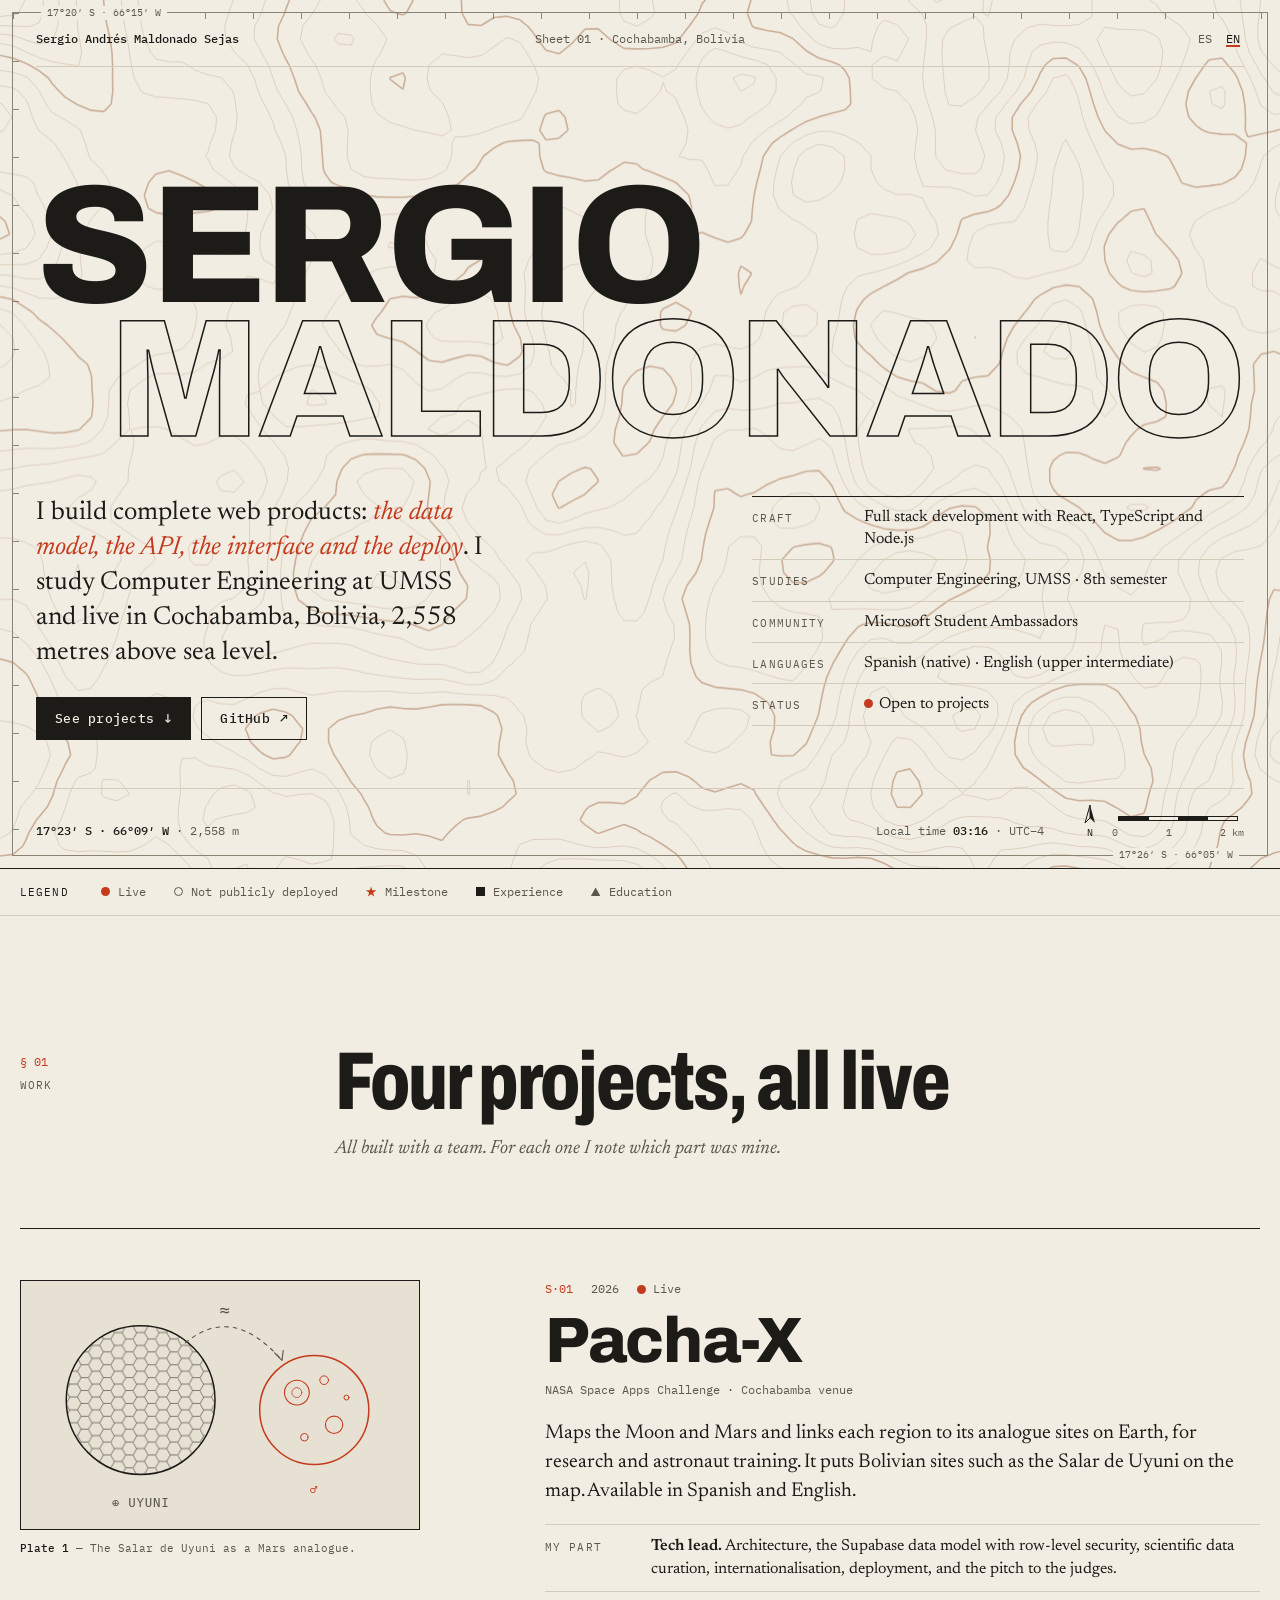
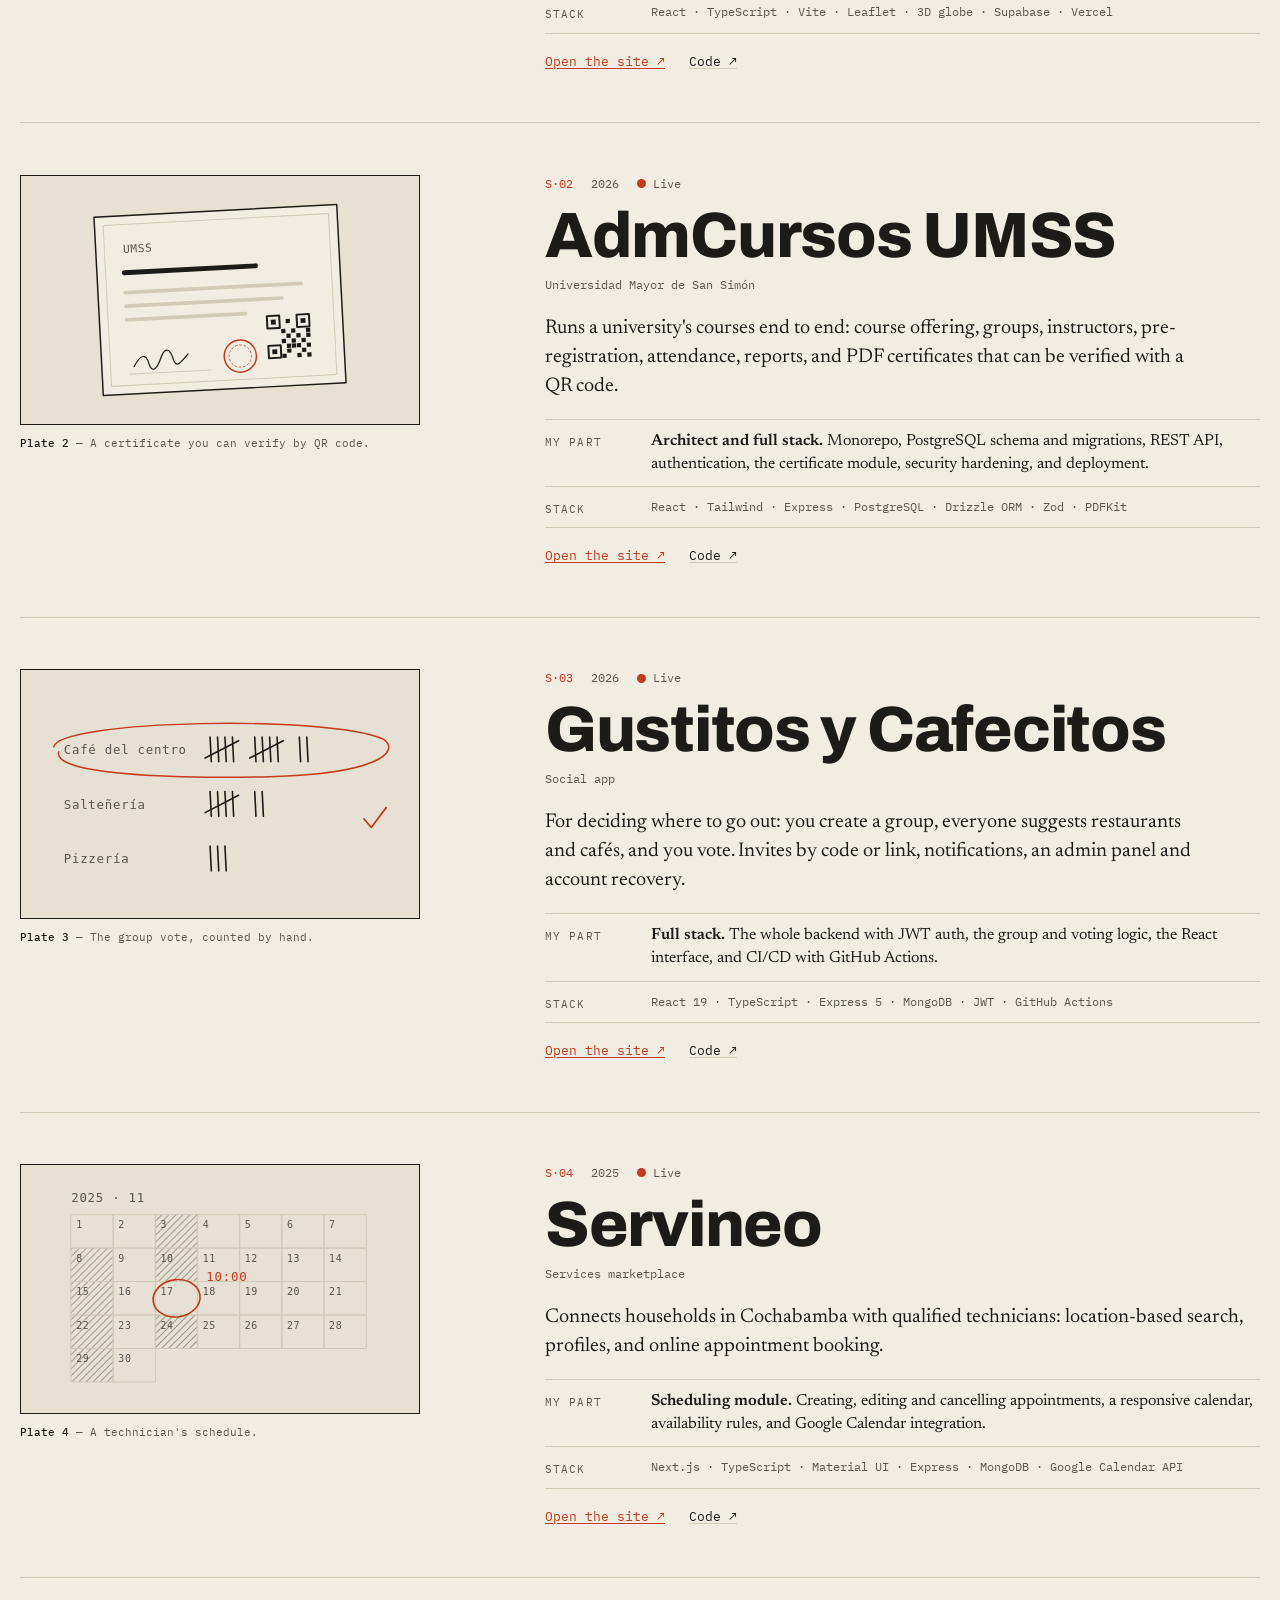
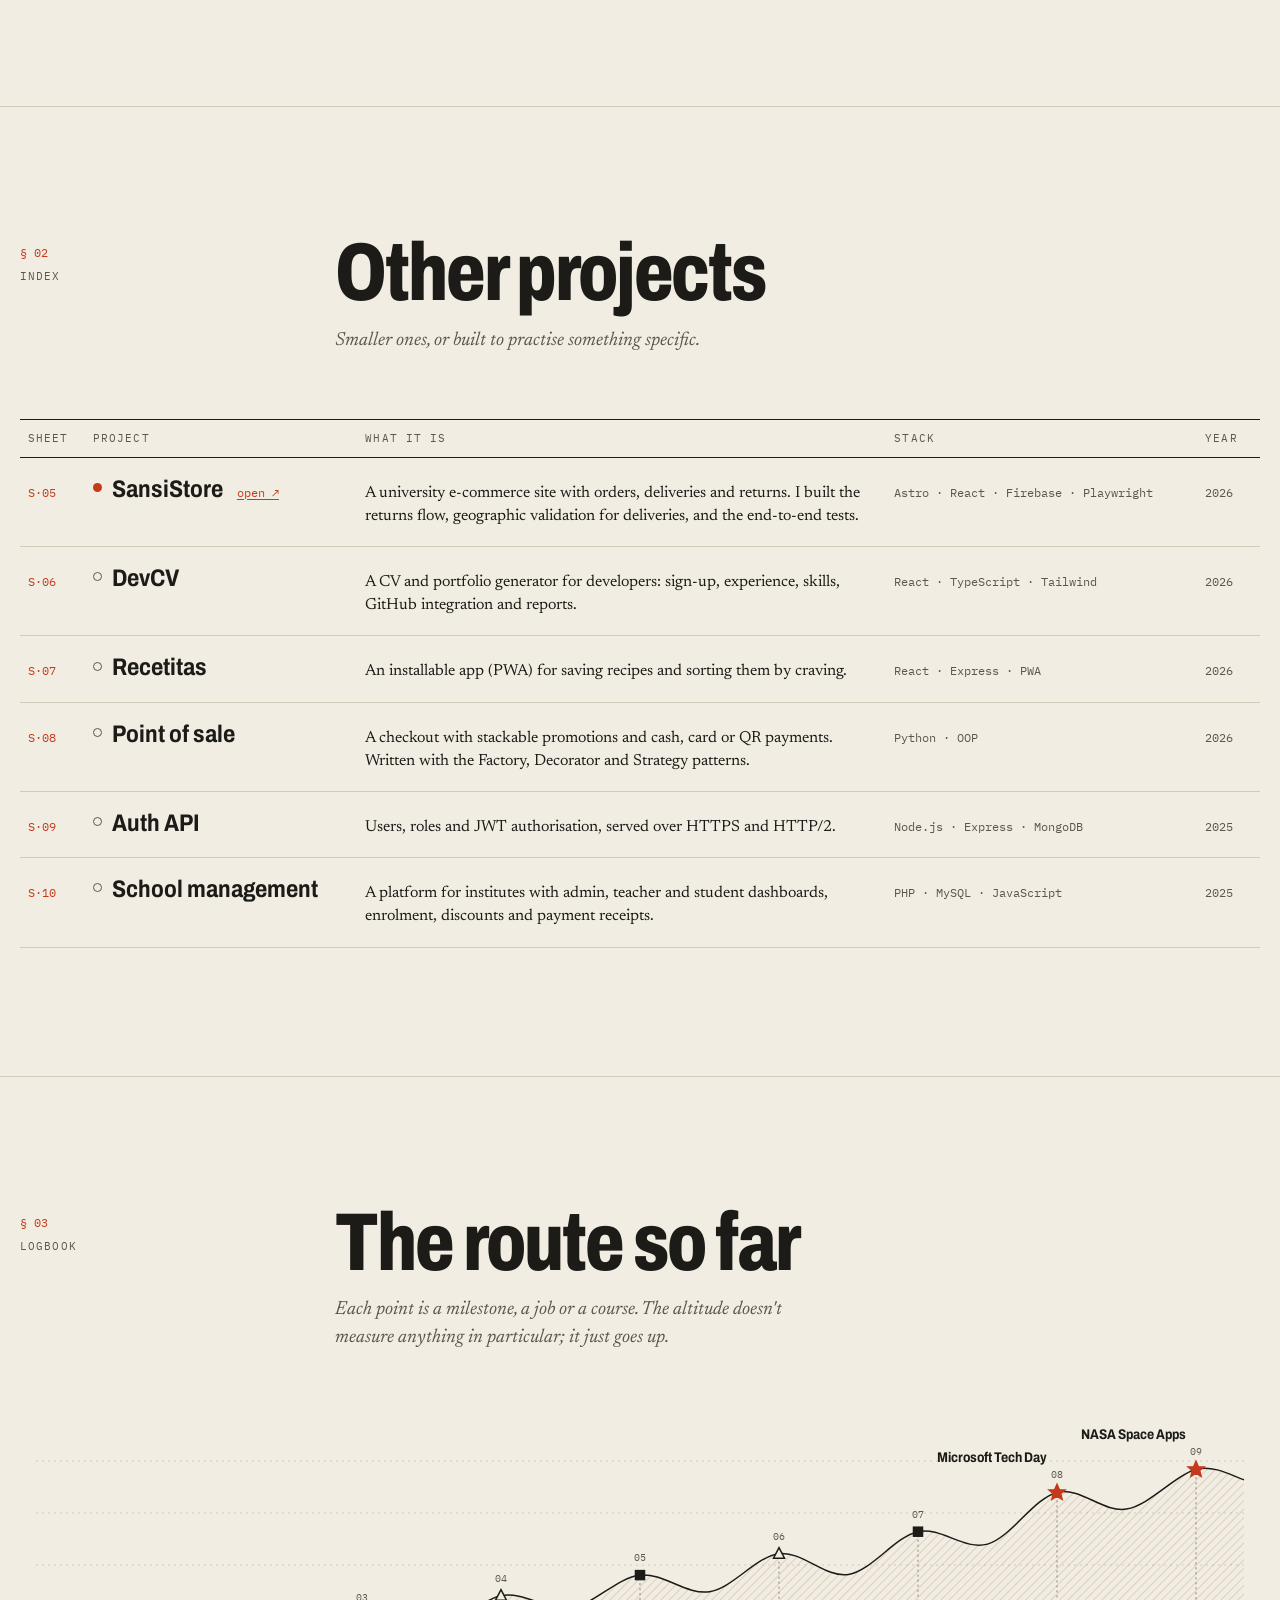
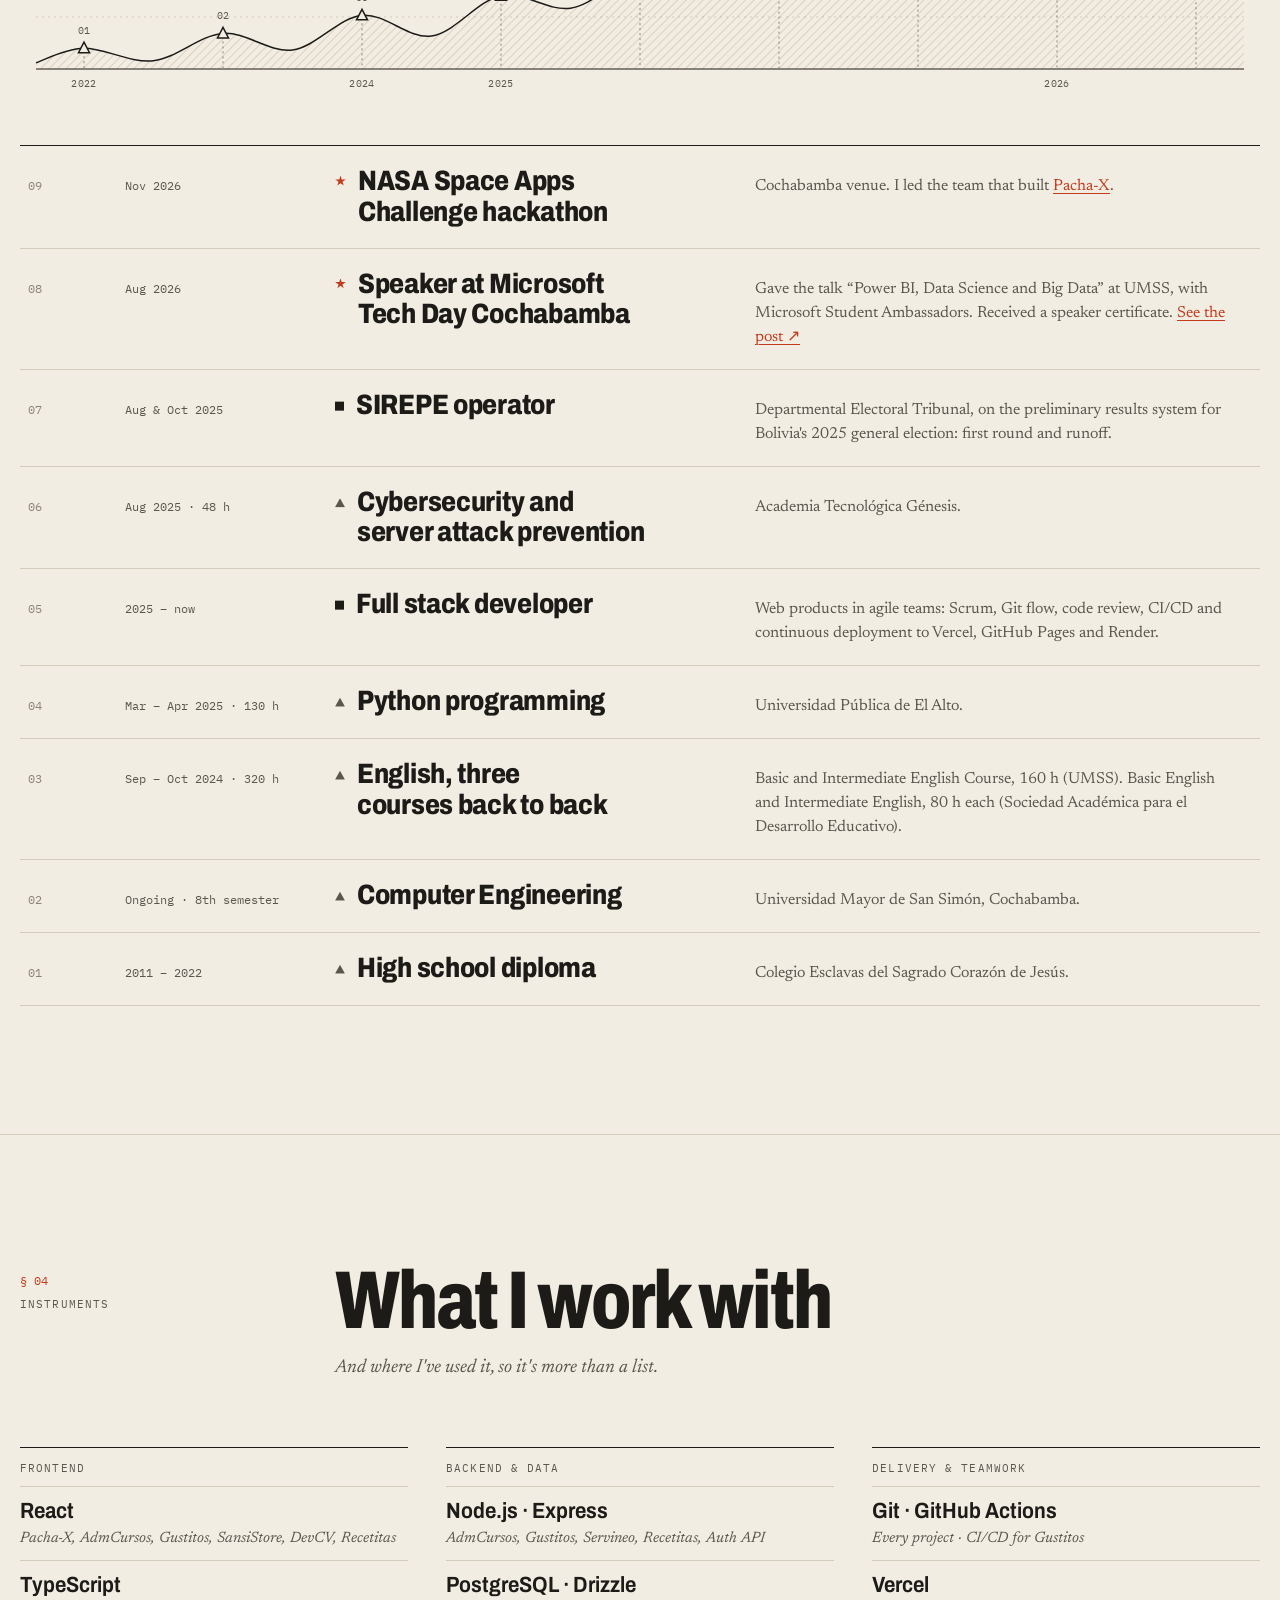
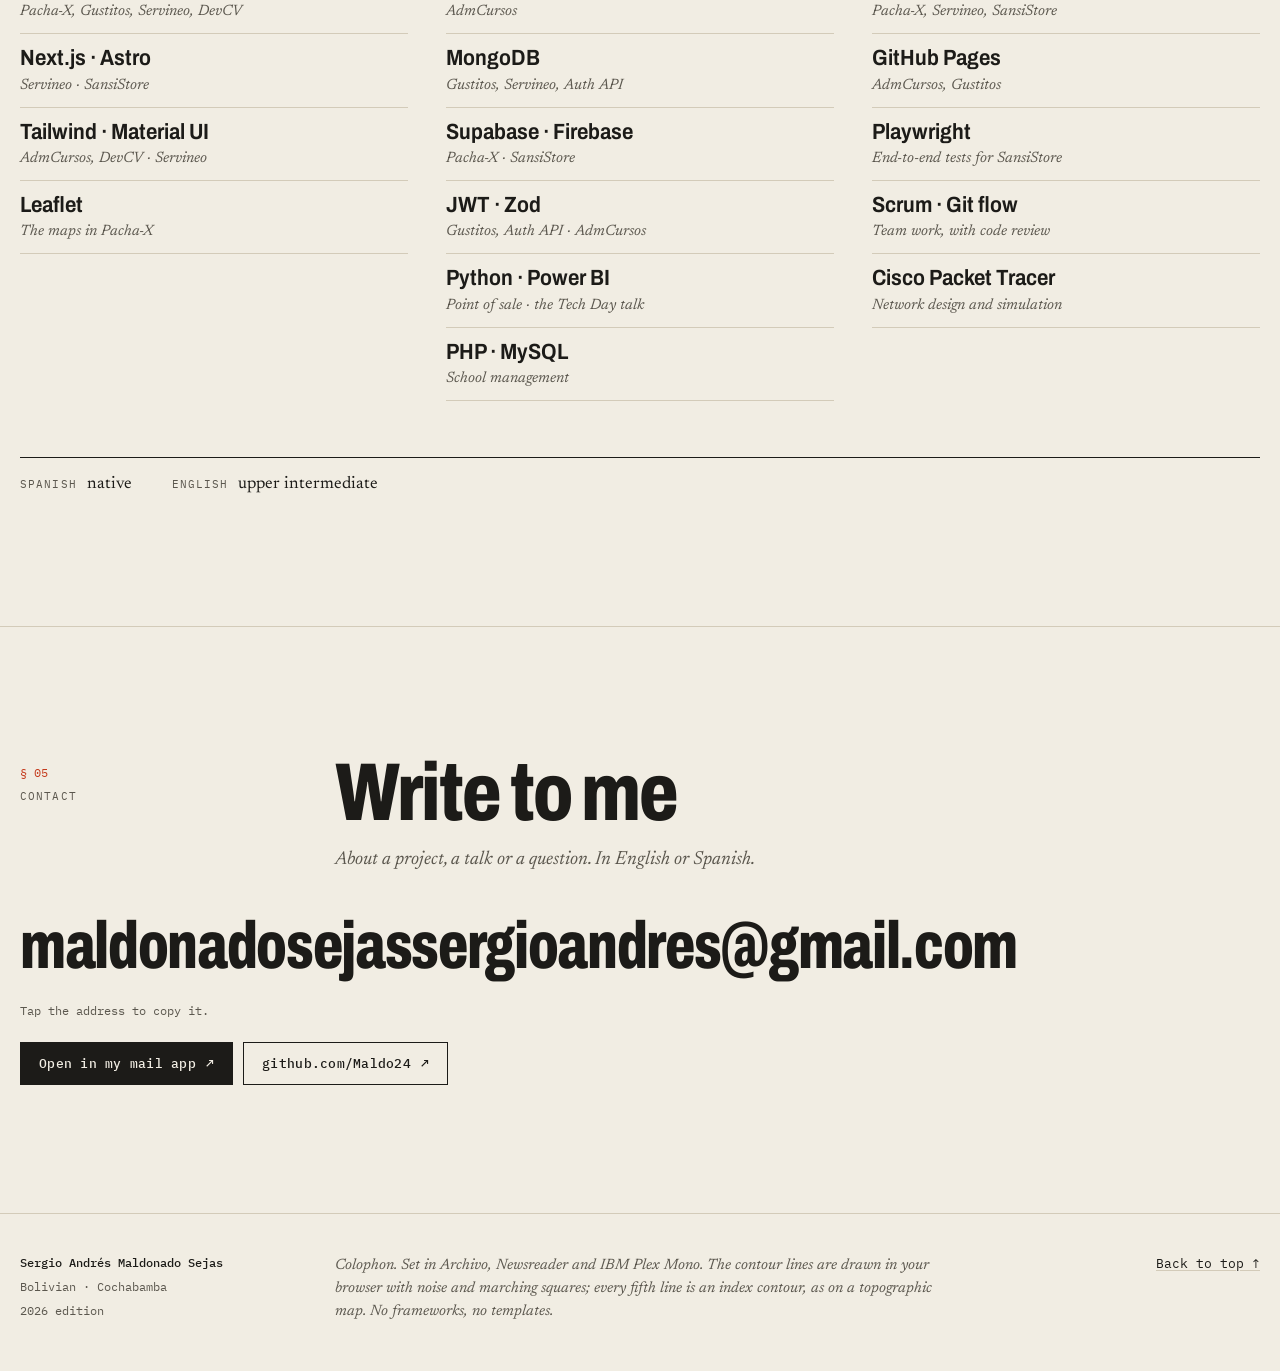
==== en/index.html @ 96137146 "version en ingles" ====
<!doctype html>
<html lang="en">
<head>
  <meta charset="utf-8">
  <meta name="viewport" content="width=device-width, initial-scale=1, viewport-fit=cover">
  <title>Sergio Maldonado · Full stack developer</title>
  <meta name="description" content="Sergio Maldonado, full stack developer in Cochabamba, Bolivia. Live projects built with React, TypeScript and Node.js.">
  <meta name="author" content="Sergio Andrés Maldonado Sejas">
  <meta name="theme-color" content="#f1ede3" media="(prefers-color-scheme: light)">
  <meta name="theme-color" content="#14130f" media="(prefers-color-scheme: dark)">

  <link rel="canonical" href="https://maldo24.github.io/Maldonado-Sejas-Sergio-A-CV/en/">
  <link rel="alternate" hreflang="es" href="https://maldo24.github.io/Maldonado-Sejas-Sergio-A-CV/">
  <link rel="alternate" hreflang="en" href="https://maldo24.github.io/Maldonado-Sejas-Sergio-A-CV/en/">
  <link rel="alternate" hreflang="x-default" href="https://maldo24.github.io/Maldonado-Sejas-Sergio-A-CV/">

  <meta property="og:type" content="profile">
  <meta property="og:locale" content="en_US">
  <meta property="og:locale:alternate" content="es_BO">
  <meta property="og:title" content="Sergio Maldonado · Full stack developer">
  <meta property="og:description" content="Full stack developer in Cochabamba, Bolivia. Live projects built with React, TypeScript and Node.js.">

  <link rel="icon" href="../assets/favicon.svg" type="image/svg+xml">

  <link rel="preconnect" href="https://fonts.googleapis.com">
  <link rel="preconnect" href="https://fonts.gstatic.com" crossorigin>
  <link rel="stylesheet" href="https://fonts.googleapis.com/css2?family=Archivo:wdth,wght@62..125,300..900&family=IBM+Plex+Mono:wght@400;500&family=Newsreader:ital,opsz,wght@0,6..72,300..700;1,6..72,300..700&display=swap">

  <link rel="stylesheet" href="../assets/css/tokens.css">
  <link rel="stylesheet" href="../assets/css/base.css">
  <link rel="stylesheet" href="../assets/css/components.css">
  <link rel="stylesheet" href="../assets/css/sections/hero.css">
  <link rel="stylesheet" href="../assets/css/sections/work.css">
  <link rel="stylesheet" href="../assets/css/sections/more.css">
  <link rel="stylesheet" href="../assets/css/sections/log.css">
  <link rel="stylesheet" href="../assets/css/sections/tools.css">
  <link rel="stylesheet" href="../assets/css/sections/contact.css">

  <script defer src="../assets/js/modules/env.js"></script>
  <script defer src="../assets/js/modules/i18n.js"></script>
  <script defer src="../assets/js/modules/clock.js"></script>
  <script defer src="../assets/js/modules/name.js"></script>
  <script defer src="../assets/js/modules/topo.js"></script>
  <script defer src="../assets/js/modules/readout.js"></script>
  <script defer src="../assets/js/modules/profile.js"></script>
  <script defer src="../assets/js/modules/copy-mail.js"></script>
  <script defer src="../assets/js/main.js"></script>
</head>
<body>

<header class="sheet" id="top">
  <canvas id="topo" aria-hidden="true"></canvas>
  <div class="frame" aria-hidden="true">
    <span class="c tl">17°20′ S · 66°15′ W</span>
    <span class="c br">17°26′ S · 66°05′ W</span>
  </div>

  <div class="sheet-inner">
    <div class="wrap">
      <div class="sheet-top">
        <span><b>Sergio Andrés Maldonado Sejas</b></span>
        <span class="sheet-id">Sheet 01 · Cochabamba, Bolivia</span>
        <nav class="lang" aria-label="Language">
          <a href="../index.html" hreflang="es" lang="es">ES</a>
          <a href="index.html" hreflang="en" lang="en" aria-current="page">EN</a>
        </nav>
      </div>

      <h1 class="name" aria-label="Sergio Maldonado"><span class="row" data-split>Sergio</span><span class="row" data-split>Maldonado</span></h1>

      <div class="hero-grid">
        <div class="hero-text">
          <p class="intro">I build complete web products: <em>the data model, the API, the interface and the deploy</em>. I study Computer Engineering at UMSS and live in Cochabamba, Bolivia, 2,558 metres above sea level.</p>
          <div class="cta-row">
            <a class="btn solid" href="#work">See projects <span class="arr down">↓</span></a>
            <a class="btn" href="https://github.com/Maldo24" target="_blank" rel="noopener">GitHub <span class="arr">↗</span></a>
          </div>
        </div>

        <dl class="card">
          <div><dt class="k">Craft</dt><dd>Full stack development with React, TypeScript and Node.js</dd></div>
          <div><dt class="k">Studies</dt><dd>Computer Engineering, UMSS · 8th semester</dd></div>
          <div><dt class="k">Community</dt><dd>Microsoft Student Ambassadors</dd></div>
          <div><dt class="k">Languages</dt><dd>Spanish (native) · English (upper intermediate)</dd></div>
          <div><dt class="k">Status</dt><dd><i class="sym sym-live"></i>Open to projects</dd></div>
        </dl>
      </div>

      <div class="sheet-foot">
        <span class="readout" id="readout"><b>17°23′ S · 66°09′ W</b> · 2,558 m</span>
        <span class="clock">Local time <b id="clock">--:--</b> · UTC−4</span>
        <span class="marks" aria-hidden="true">
          <span class="north"><svg viewBox="0 0 12 18"><path d="M6 0 L11 18 L6 13 Z" fill="currentColor"/><path d="M6 0 L1 18 L6 13 Z" fill="none" stroke="currentColor"/></svg>N</span>
          <span class="scale"><span class="scale-bar"><i></i><i></i><i></i><i></i></span><span class="scale-lbl"><span>0</span><span>1</span><span>2 km</span></span></span>
        </span>
      </div>
    </div>
  </div>
</header>

<div class="legend gut">
  <div class="wrap">
    <span class="k">Legend</span>
    <span><i class="sym sym-live"></i>Live</span>
    <span><i class="sym sym-offline"></i>Not publicly deployed</span>
    <span><i class="sym sym-star"></i>Milestone</span>
    <span><i class="sym sym-work"></i>Experience</span>
    <span><i class="sym sym-edu"></i>Education</span>
  </div>
</div>

<main>

<section id="work" class="gut" aria-labelledby="h-work">
  <div class="wrap">
    <div class="sec-head">
      <div class="sec-id"><span class="sec-no">§ 01</span><span class="k">Work</span></div>
      <div class="sec-title">
        <h2 id="h-work" class="reveal">Four projects, all live</h2>
        <p class="sec-note">All built with a team. For each one I note which part was mine.</p>
      </div>
    </div>

    <ol class="work">
      <li class="p" id="pacha-x">
        <figure class="plate">
          <img src="../assets/img/pacha-x.svg" alt="Drawing: the salt polygons of the Salar de Uyuni next to a cratered Mars." width="320" height="200" loading="lazy">
          <figcaption><b>Plate 1</b> — The Salar de Uyuni as a Mars analogue.</figcaption>
        </figure>
        <div class="p-body">
          <div class="p-meta"><span class="no">S·01</span><span>2026</span><span><i class="sym sym-live"></i>Live</span></div>
          <h3>Pacha-X</h3>
          <p class="where">NASA Space Apps Challenge · Cochabamba venue</p>
          <p class="lede">Maps the Moon and Mars and links each region to its analogue sites on Earth, for research and astronaut training. It puts Bolivian sites such as the Salar de Uyuni on the map. Available in Spanish and English.</p>
          <dl class="facts">
            <div><dt class="k">My part</dt><dd><b>Tech lead.</b> Architecture, the Supabase data model with row-level security, scientific data curation, internationalisation, deployment, and the pitch to the judges.</dd></div>
            <div><dt class="k">Stack</dt><dd class="stack">React · TypeScript · Vite · Leaflet · 3D globe · Supabase · Vercel</dd></div>
          </dl>
          <p class="links"><a class="lnk primary" href="https://nasa-space-app-challenge-tawny.vercel.app" target="_blank" rel="noopener">Open the site ↗</a><a class="lnk" href="https://github.com/Maldo24/NASA-SPACE-APP-CHALLENGE" target="_blank" rel="noopener">Code ↗</a></p>
        </div>
      </li>

      <li class="p" id="admcursos">
        <figure class="plate">
          <img src="../assets/img/admcursos.svg" alt="Drawing: a UMSS certificate with a seal and a QR code." width="320" height="200" loading="lazy">
          <figcaption><b>Plate 2</b> — A certificate you can verify by QR code.</figcaption>
        </figure>
        <div class="p-body">
          <div class="p-meta"><span class="no">S·02</span><span>2026</span><span><i class="sym sym-live"></i>Live</span></div>
          <h3>AdmCursos UMSS</h3>
          <p class="where">Universidad Mayor de San Simón</p>
          <p class="lede">Runs a university's courses end to end: course offering, groups, instructors, pre-registration, attendance, reports, and PDF certificates that can be verified with a QR code.</p>
          <dl class="facts">
            <div><dt class="k">My part</dt><dd><b>Architect and full stack.</b> Monorepo, PostgreSQL schema and migrations, REST API, authentication, the certificate module, security hardening, and deployment.</dd></div>
            <div><dt class="k">Stack</dt><dd class="stack">React · Tailwind · Express · PostgreSQL · Drizzle ORM · Zod · PDFKit</dd></div>
          </dl>
          <p class="links"><a class="lnk primary" href="https://valerydariana98.github.io/AdmCursosUMSS/" target="_blank" rel="noopener">Open the site ↗</a><a class="lnk" href="https://github.com/valerydariana98/AdmCursosUMSS" target="_blank" rel="noopener">Code ↗</a></p>
        </div>
      </li>

      <li class="p" id="gustitos">
        <figure class="plate">
          <img src="../assets/img/gustitos.svg" alt="Drawing: a vote counted in tally marks; the downtown café wins." width="320" height="200" loading="lazy">
          <figcaption><b>Plate 3</b> — The group vote, counted by hand.</figcaption>
        </figure>
        <div class="p-body">
          <div class="p-meta"><span class="no">S·03</span><span>2026</span><span><i class="sym sym-live"></i>Live</span></div>
          <h3>Gustitos y Cafecitos</h3>
          <p class="where">Social app</p>
          <p class="lede">For deciding where to go out: you create a group, everyone suggests restaurants and cafés, and you vote. Invites by code or link, notifications, an admin panel and account recovery.</p>
          <dl class="facts">
            <div><dt class="k">My part</dt><dd><b>Full stack.</b> The whole backend with JWT auth, the group and voting logic, the React interface, and CI/CD with GitHub Actions.</dd></div>
            <div><dt class="k">Stack</dt><dd class="stack">React 19 · TypeScript · Express 5 · MongoDB · JWT · GitHub Actions</dd></div>
          </dl>
          <p class="links"><a class="lnk primary" href="https://maldo24.github.io/gustitos-y-cafecitos/" target="_blank" rel="noopener">Open the site ↗</a><a class="lnk" href="https://github.com/Maldo24/gustitos-y-cafecitos" target="_blank" rel="noopener">Code ↗</a></p>
        </div>
      </li>

      <li class="p" id="servineo">
        <figure class="plate">
          <img src="../assets/img/servineo.svg" alt="Drawing: a monthly calendar with booked days and one appointment circled at 10:00." width="320" height="200" loading="lazy">
          <figcaption><b>Plate 4</b> — A technician's schedule.</figcaption>
        </figure>
        <div class="p-body">
          <div class="p-meta"><span class="no">S·04</span><span>2025</span><span><i class="sym sym-live"></i>Live</span></div>
          <h3>Servineo</h3>
          <p class="where">Services marketplace</p>
          <p class="lede">Connects households in Cochabamba with qualified technicians: location-based search, profiles, and online appointment booking.</p>
          <dl class="facts">
            <div><dt class="k">My part</dt><dd><b>Scheduling module.</b> Creating, editing and cancelling appointments, a responsive calendar, availability rules, and Google Calendar integration.</dd></div>
            <div><dt class="k">Stack</dt><dd class="stack">Next.js · TypeScript · Material UI · Express · MongoDB · Google Calendar API</dd></div>
          </dl>
          <p class="links"><a class="lnk primary" href="https://servineo-frontend-lorem.vercel.app" target="_blank" rel="noopener">Open the site ↗</a><a class="lnk" href="https://github.com/Servineo/servineo-frontend" target="_blank" rel="noopener">Code ↗</a></p>
        </div>
      </li>
    </ol>
  </div>
</section>

<section class="gut" aria-labelledby="h-more">
  <div class="wrap">
    <div class="sec-head">
      <div class="sec-id"><span class="sec-no">§ 02</span><span class="k">Index</span></div>
      <div class="sec-title">
        <h2 id="h-more" class="reveal">Other projects</h2>
        <p class="sec-note">Smaller ones, or built to practise something specific.</p>
      </div>
    </div>

    <table class="sheets">
      <thead>
        <tr><th class="k" scope="col">Sheet</th><th class="k" scope="col">Project</th><th class="k" scope="col">What it is</th><th class="k" scope="col">Stack</th><th class="k" scope="col">Year</th></tr>
      </thead>
      <tbody>
        <tr>
          <td class="no">S·05</td>
          <td class="nm"><i class="sym sym-live"></i>SansiStore <a class="lnk primary" href="https://sansistore-umss.vercel.app" target="_blank" rel="noopener">open ↗</a></td>
          <td class="ds">A university e-commerce site with orders, deliveries and returns. I built the returns flow, geographic validation for deliveries, and the end-to-end tests.</td>
          <td class="st">Astro · React · Firebase · Playwright</td>
          <td class="yr">2026</td>
        </tr>
        <tr>
          <td class="no">S·06</td>
          <td class="nm"><i class="sym sym-offline"></i>DevCV</td>
          <td class="ds">A CV and portfolio generator for developers: sign-up, experience, skills, GitHub integration and reports.</td>
          <td class="st">React · TypeScript · Tailwind</td>
          <td class="yr">2026</td>
        </tr>
        <tr>
          <td class="no">S·07</td>
          <td class="nm"><i class="sym sym-offline"></i>Recetitas</td>
          <td class="ds">An installable app (PWA) for saving recipes and sorting them by craving.</td>
          <td class="st">React · Express · PWA</td>
          <td class="yr">2026</td>
        </tr>
        <tr>
          <td class="no">S·08</td>
          <td class="nm"><i class="sym sym-offline"></i>Point of sale</td>
          <td class="ds">A checkout with stackable promotions and cash, card or QR payments. Written with the Factory, Decorator and Strategy patterns.</td>
          <td class="st">Python · OOP</td>
          <td class="yr">2026</td>
        </tr>
        <tr>
          <td class="no">S·09</td>
          <td class="nm"><i class="sym sym-offline"></i>Auth API</td>
          <td class="ds">Users, roles and JWT authorisation, served over HTTPS and HTTP/2.</td>
          <td class="st">Node.js · Express · MongoDB</td>
          <td class="yr">2025</td>
        </tr>
        <tr>
          <td class="no">S·10</td>
          <td class="nm"><i class="sym sym-offline"></i>School management</td>
          <td class="ds">A platform for institutes with admin, teacher and student dashboards, enrolment, discounts and payment receipts.</td>
          <td class="st">PHP · MySQL · JavaScript</td>
          <td class="yr">2025</td>
        </tr>
      </tbody>
    </table>
  </div>
</section>

<section class="gut" aria-labelledby="h-log">
  <div class="wrap">
    <div class="sec-head">
      <div class="sec-id"><span class="sec-no">§ 03</span><span class="k">Logbook</span></div>
      <div class="sec-title">
        <h2 id="h-log" class="reveal">The route so far</h2>
        <p class="sec-note">Each point is a milestone, a job or a course. The altitude doesn't measure anything in particular; it just goes up.</p>
      </div>
    </div>

    <figure class="profile" id="profile" aria-hidden="true"></figure>

    <ol class="log" reversed>
      <li data-type="star" data-year="2026" data-short="NASA Space Apps">
        <span class="no">09</span><span class="d">Nov 2026</span>
        <h3><i class="sym sym-star"></i>NASA Space Apps Challenge hackathon</h3>
        <p>Cochabamba venue. I led the team that built <a href="#pacha-x">Pacha-X</a>.</p>
      </li>
      <li data-type="star" data-year="2026" data-short="Microsoft Tech Day">
        <span class="no">08</span><span class="d">Aug 2026</span>
        <h3><i class="sym sym-star"></i>Speaker at Microsoft Tech Day Cochabamba</h3>
        <p>Gave the talk “Power BI, Data Science and Big Data” at UMSS, with Microsoft Student Ambassadors. Received a speaker certificate. <a href="https://www.instagram.com/p/DbeEqwgDLNw/" target="_blank" rel="noopener">See the post ↗</a></p>
      </li>
      <li data-type="work" data-year="2025">
        <span class="no">07</span><span class="d">Aug &amp; Oct 2025</span>
        <h3><i class="sym sym-work"></i>SIREPE operator</h3>
        <p>Departmental Electoral Tribunal, on the preliminary results system for Bolivia's 2025 general election: first round and runoff.</p>
      </li>
      <li data-type="edu" data-year="2025">
        <span class="no">06</span><span class="d">Aug 2025 · 48 h</span>
        <h3><i class="sym sym-edu"></i>Cybersecurity and server attack prevention</h3>
        <p>Academia Tecnológica Génesis.</p>
      </li>
      <li data-type="work" data-year="2025">
        <span class="no">05</span><span class="d">2025 – now</span>
        <h3><i class="sym sym-work"></i>Full stack developer</h3>
        <p>Web products in agile teams: Scrum, Git flow, code review, CI/CD and continuous deployment to Vercel, GitHub Pages and Render.</p>
      </li>
      <li data-type="edu" data-year="2025">
        <span class="no">04</span><span class="d">Mar – Apr 2025 · 130 h</span>
        <h3><i class="sym sym-edu"></i>Python programming</h3>
        <p>Universidad Pública de El Alto.</p>
      </li>
      <li data-type="edu" data-year="2024">
        <span class="no">03</span><span class="d">Sep – Oct 2024 · 320 h</span>
        <h3><i class="sym sym-edu"></i>English, three courses back to back</h3>
        <p>Basic and Intermediate English Course, 160 h (UMSS). Basic English and Intermediate English, 80 h each (Sociedad Académica para el Desarrollo Educativo).</p>
      </li>
      <li data-type="edu">
        <span class="no">02</span><span class="d">Ongoing · 8th semester</span>
        <h3><i class="sym sym-edu"></i>Computer Engineering</h3>
        <p>Universidad Mayor de San Simón, Cochabamba.</p>
      </li>
      <li data-type="edu" data-year="2022">
        <span class="no">01</span><span class="d">2011 – 2022</span>
        <h3><i class="sym sym-edu"></i>High school diploma</h3>
        <p>Colegio Esclavas del Sagrado Corazón de Jesús.</p>
      </li>
    </ol>
  </div>
</section>

<section class="gut" aria-labelledby="h-tools">
  <div class="wrap">
    <div class="sec-head">
      <div class="sec-id"><span class="sec-no">§ 04</span><span class="k">Instruments</span></div>
      <div class="sec-title">
        <h2 id="h-tools" class="reveal">What I work with</h2>
        <p class="sec-note">And where I've used it, so it's more than a list.</p>
      </div>
    </div>

    <div class="tools">
      <div class="tool-group">
        <h3 class="k">Frontend</h3>
        <dl>
          <div><dt>React</dt><dd>Pacha-X, AdmCursos, Gustitos, SansiStore, DevCV, Recetitas</dd></div>
          <div><dt>TypeScript</dt><dd>Pacha-X, Gustitos, Servineo, DevCV</dd></div>
          <div><dt>Next.js · Astro</dt><dd>Servineo · SansiStore</dd></div>
          <div><dt>Tailwind · Material UI</dt><dd>AdmCursos, DevCV · Servineo</dd></div>
          <div><dt>Leaflet</dt><dd>The maps in Pacha-X</dd></div>
        </dl>
      </div>
      <div class="tool-group">
        <h3 class="k">Backend &amp; data</h3>
        <dl>
          <div><dt>Node.js · Express</dt><dd>AdmCursos, Gustitos, Servineo, Recetitas, Auth API</dd></div>
          <div><dt>PostgreSQL · Drizzle</dt><dd>AdmCursos</dd></div>
          <div><dt>MongoDB</dt><dd>Gustitos, Servineo, Auth API</dd></div>
          <div><dt>Supabase · Firebase</dt><dd>Pacha-X · SansiStore</dd></div>
          <div><dt>JWT · Zod</dt><dd>Gustitos, Auth API · AdmCursos</dd></div>
          <div><dt>Python · Power BI</dt><dd>Point of sale · the Tech Day talk</dd></div>
          <div><dt>PHP · MySQL</dt><dd>School management</dd></div>
        </dl>
      </div>
      <div class="tool-group">
        <h3 class="k">Delivery &amp; teamwork</h3>
        <dl>
          <div><dt>Git · GitHub Actions</dt><dd>Every project · CI/CD for Gustitos</dd></div>
          <div><dt>Vercel</dt><dd>Pacha-X, Servineo, SansiStore</dd></div>
          <div><dt>GitHub Pages</dt><dd>AdmCursos, Gustitos</dd></div>
          <div><dt>Playwright</dt><dd>End-to-end tests for SansiStore</dd></div>
          <div><dt>Scrum · Git flow</dt><dd>Team work, with code review</dd></div>
          <div><dt>Cisco Packet Tracer</dt><dd>Network design and simulation</dd></div>
        </dl>
      </div>
    </div>

    <div class="langs">
      <p><span class="k">Spanish</span>native</p>
      <p><span class="k">English</span>upper intermediate</p>
    </div>
  </div>
</section>

<section class="gut contact" aria-labelledby="h-c">
  <div class="wrap">
    <div class="sec-head">
      <div class="sec-id"><span class="sec-no">§ 05</span><span class="k">Contact</span></div>
      <div class="sec-title">
        <h2 id="h-c" class="reveal">Write to me</h2>
        <p class="sec-note">About a project, a talk or a question. In English or Spanish.</p>
      </div>
    </div>
    <div class="contact-body">
      <button class="big-mail" id="mail" type="button" data-email="maldonadosejassergioandres@gmail.com" aria-label="Copy the email address maldonadosejassergioandres@gmail.com">maldonadosejassergioandres@gmail.com</button>
      <span class="copied" id="copied" aria-live="polite">Tap the address to copy it.</span>
      <div class="cta-row">
        <a class="btn solid" href="mailto:maldonadosejassergioandres@gmail.com">Open in my mail app <span class="arr">↗</span></a>
        <a class="btn" href="https://github.com/Maldo24" target="_blank" rel="noopener">github.com/Maldo24 <span class="arr">↗</span></a>
      </div>
    </div>
  </div>
</section>

</main>

<footer class="colophon gut">
  <div class="wrap">
    <div class="about">
      <b>Sergio Andrés Maldonado Sejas</b>
      <span>Bolivian · Cochabamba</span>
      <span>2026 edition</span>
    </div>
    <p class="note">Colophon. Set in Archivo, Newsreader and IBM Plex Mono. The contour lines are drawn in your browser with noise and marching squares; every fifth line is an index contour, as on a topographic map. No frameworks, no templates.</p>
    <a class="lnk top" href="#top">Back to top ↑</a>
  </div>
</footer>

</body>
</html>
---- assets/css/tokens.css ----
/* Tokens de diseño.
   Concepto: una carta topográfica de Cochabamba. Papel crema, tinta casi negra,
   curvas de nivel en siena y un solo acento bermellón, como las marcas de un topógrafo. */

:root {
  --paper: #f1ede3;
  --paper-2: #e7e1d3;
  --ink: #1c1b18;
  --ink-2: #5b574e;
  --ink-3: #8a8475;
  --rule: #d3cbb9;
  --contour: rgba(150, 92, 52, .20);
  --contour-index: rgba(150, 92, 52, .42);
  --accent: #c43a1c;
  --accent-ink: #fff8f0;

  --font-display: "Archivo", "Helvetica Neue", Arial, sans-serif;
  --font-body: "Newsreader", Georgia, "Times New Roman", serif;
  --font-mono: "IBM Plex Mono", ui-monospace, Menlo, Consolas, monospace;

  --ease-out: cubic-bezier(.2, .8, .2, 1);
  --ease-io: cubic-bezier(.7, 0, .2, 1);
  --max-width: 1240px;
  --grid-gap: 20px;
}

@media (prefers-color-scheme: dark) {
  :root:not([data-theme="light"]) {
    --paper: #14130f;
    --paper-2: #1c1a15;
    --ink: #ebe5d5;
    --ink-2: #a29b8a;
    --ink-3: #6f6a5d;
    --rule: #333028;
    --contour: rgba(214, 158, 110, .13);
    --contour-index: rgba(214, 158, 110, .28);
    --accent: #f0643f;
    --accent-ink: #14130f;
    color-scheme: dark;
  }
}

:root[data-theme="dark"] {
  --paper: #14130f;
  --paper-2: #1c1a15;
  --ink: #ebe5d5;
  --ink-2: #a29b8a;
  --ink-3: #6f6a5d;
  --rule: #333028;
  --contour: rgba(214, 158, 110, .13);
  --contour-index: rgba(214, 158, 110, .28);
  --accent: #f0643f;
  --accent-ink: #14130f;
  color-scheme: dark;
}
---- assets/css/base.css ----
/* Reset, tipografía base y primitivas de layout. */

*, *::before, *::after { box-sizing: border-box; }

html {
  scroll-behavior: smooth;
  overflow-x: clip;
}

body {
  margin: 0;
  background: var(--paper);
  color: var(--ink);
  font-family: var(--font-body);
  font-size: 18px;
  line-height: 1.5;
  font-optical-sizing: auto;
  text-rendering: optimizeLegibility;
  overflow-x: hidden;
}

img, svg { max-width: 100%; }
[hidden] { display: none !important; }
a { color: inherit; text-underline-offset: .18em; text-decoration-thickness: 1px; }
p { text-wrap: pretty; }

::selection { background: var(--accent); color: var(--accent-ink); }

a:focus-visible,
button:focus-visible {
  outline: 2px solid var(--accent);
  outline-offset: 3px;
}

h1, h2, h3 {
  margin: 0;
  font-family: var(--font-display);
  font-weight: 800;
  text-wrap: balance;
}

.visually-hidden {
  position: absolute;
  width: 1px;
  height: 1px;
  overflow: hidden;
  clip-path: inset(50%);
  white-space: nowrap;
}

/* Etiqueta técnica, como la marginalia de un mapa */
.k {
  font-family: var(--font-mono);
  font-size: 11px;
  font-weight: 400;
  letter-spacing: .1em;
  text-transform: uppercase;
  color: var(--ink-2);
}

/* Contenedores */
.gut {
  padding-left: max(20px, env(safe-area-inset-left, 0px));
  padding-right: max(20px, env(safe-area-inset-right, 0px));
}
.wrap { max-width: var(--max-width); margin: 0 auto; }

/* Secciones */
section {
  padding-block: clamp(72px, 10vw, 136px);
  border-bottom: 1px solid var(--rule);
  overflow-x: clip;
}

.sec-head {
  display: grid;
  grid-template-columns: repeat(12, minmax(0, 1fr));
  gap: var(--grid-gap);
  margin-bottom: clamp(36px, 5vw, 64px);
}
.sec-id {
  grid-column: 1 / span 3;
  display: flex;
  flex-direction: column;
  gap: 6px;
  padding-top: .5em;
}
.sec-no { font-family: var(--font-mono); font-size: 12px; color: var(--accent); }
.sec-title { grid-column: 4 / span 9; }
.sec-head h2 {
  font-size: clamp(40px, 6.4vw, 92px);
  line-height: .92;
  letter-spacing: -.025em;
  font-variation-settings: "wdth" 75;
}
.sec-note {
  max-width: 46ch;
  margin: 16px 0 0;
  font-size: 19px;
  font-style: italic;
  color: var(--ink-2);
}

@media (max-width: 900px) {
  .sec-id { grid-column: 1 / -1; flex-direction: row; gap: 14px; padding-top: 0; }
  .sec-title { grid-column: 1 / -1; }
}

/* Títulos que entran al hacer scroll */
@media (prefers-reduced-motion: no-preference) {
  @supports (animation-timeline: view()) {
    .reveal {
      animation: slidein linear both;
      animation-timeline: view();
      animation-range: entry 0% cover 30%;
    }
    @keyframes slidein {
      from { transform: translateY(18px); }
      to { transform: none; }
    }
  }
}
---- assets/css/components.css ----
/* Componentes reutilizables: botones, enlaces, símbolos de leyenda,
   láminas (ilustraciones), barra de escala y flecha norte. */

/* ---------- Botones ---------- */
.btn {
  display: inline-flex;
  align-items: center;
  gap: 10px;
  padding: 12px 18px;
  border: 1px solid var(--ink);
  background: transparent;
  color: var(--ink);
  font: 500 13px var(--font-mono);
  letter-spacing: .02em;
  text-decoration: none;
  cursor: pointer;
  transition: background .2s, color .2s, border-color .2s;
}
.btn:hover { background: var(--ink); color: var(--paper); }
.btn.solid { background: var(--ink); color: var(--paper); }
.btn.solid:hover { background: var(--accent); border-color: var(--accent); color: var(--accent-ink); }

.btn .arr { display: inline-block; transition: transform .3s var(--ease-io); }
.btn:hover .arr { transform: translate(2px, -2px); }
.btn:hover .arr.down { transform: translateY(3px); }

.cta-row { display: flex; flex-wrap: wrap; gap: 10px; }

/* ---------- Enlaces de texto ---------- */
.lnk {
  font-family: var(--font-mono);
  font-size: 13px;
  color: var(--ink);
  text-decoration: underline;
  text-decoration-color: var(--rule);
  transition: color .2s, text-decoration-color .2s;
}
.lnk:hover { color: var(--accent); text-decoration-color: currentColor; }
.lnk.primary { color: var(--accent); text-decoration-color: currentColor; }

/* ---------- Símbolos de la leyenda ---------- */
.sym {
  display: inline-block;
  flex: none;
  width: 9px;
  height: 9px;
  vertical-align: .05em;
}
.sym-live { border-radius: 50%; background: var(--accent); }
.sym-offline { border-radius: 50%; border: 1.5px solid var(--ink-2); }
.sym-work { background: var(--ink); }
.sym-edu { width: 10px; background: var(--ink-2); clip-path: polygon(50% 0, 100% 100%, 0 100%); }
.sym-star {
  width: 11px;
  height: 11px;
  background: var(--accent);
  clip-path: polygon(50% 0, 61% 35%, 98% 35%, 68% 57%, 79% 91%, 50% 70%, 21% 91%, 32% 57%, 2% 35%, 39% 35%);
}

/* Franja de leyenda bajo el hero */
.legend {
  border-bottom: 1px solid var(--rule);
  background: var(--paper);
}
.legend .wrap {
  display: flex;
  flex-wrap: wrap;
  align-items: center;
  gap: 10px 28px;
  padding-block: 14px;
  font-family: var(--font-mono);
  font-size: 12px;
  color: var(--ink-2);
}
.legend .k { margin-right: 4px; color: var(--ink); }
.legend span { display: inline-flex; align-items: center; gap: 8px; }

/* ---------- Láminas ---------- */
.plate { margin: 0; display: flex; flex-direction: column; gap: 10px; }
.plate img {
  display: block;
  width: 100%;
  height: auto;
  aspect-ratio: 8 / 5;
  background: var(--paper-2);
  border: 1px solid var(--ink);
}
.plate figcaption { font-family: var(--font-mono); font-size: 11px; line-height: 1.5; color: var(--ink-2); }
.plate figcaption b { font-weight: 500; color: var(--ink); }

/* ---------- Escala gráfica y norte ---------- */
.scale { display: inline-flex; flex-direction: column; gap: 4px; }
.scale-bar { display: flex; width: 120px; height: 5px; border: 1px solid var(--ink); }
.scale-bar i { flex: 1; }
.scale-bar i:nth-child(odd) { background: var(--ink); }
.scale-lbl {
  display: flex;
  justify-content: space-between;
  width: 132px;
  margin-left: -6px;
  font-size: 10px;
}

.north { display: inline-flex; flex-direction: column; align-items: center; gap: 2px; font-size: 10px; color: var(--ink); }
.north svg { width: 12px; height: 18px; }
---- assets/css/sections/hero.css ----
/* Hero: la "hoja" del mapa. Marco con graduación, curvas de nivel animadas,
   marginalia superior e inferior y lectura de coordenadas bajo el cursor. */

.sheet {
  --inset: 12px;
  position: relative;
  overflow: hidden;
  border-bottom: 1px solid var(--ink);
}
@media (hover: hover) and (pointer: fine) {
  .sheet { cursor: crosshair; }
  .sheet a, .sheet button { cursor: pointer; }
}

#topo {
  position: absolute;
  inset: 0;
  display: block;
  width: 100%;
  height: 100%;
  pointer-events: none;
}

/* Marco (neatline) con marcas de graduación en dos bordes */
.frame {
  position: absolute;
  inset: var(--inset);
  z-index: 1;
  border: 1px solid var(--ink-3);
  pointer-events: none;
}
.frame::before,
.frame::after { content: ""; position: absolute; }
.frame::before {
  top: 0; left: 0; right: 0;
  height: 6px;
  background: repeating-linear-gradient(90deg, var(--ink-3) 0 1px, transparent 1px 48px);
}
.frame::after {
  top: 0; bottom: 0; left: 0;
  width: 6px;
  background: repeating-linear-gradient(180deg, var(--ink-3) 0 1px, transparent 1px 48px);
}
.frame .c {
  position: absolute;
  padding: 0 6px;
  background: var(--paper);
  font-family: var(--font-mono);
  font-size: 10px;
  line-height: 14px;
  color: var(--ink-2);
}
.frame .tl { top: -7px; left: 28px; }
.frame .br { bottom: -7px; right: 28px; }

.sheet-inner {
  position: relative;
  z-index: 2;
  padding-left: max(36px, env(safe-area-inset-left, 0px));
  padding-right: max(36px, env(safe-area-inset-right, 0px));
}
.sheet-inner > .wrap {
  display: flex;
  flex-direction: column;
  gap: clamp(28px, 4vw, 48px);
  padding-block: 28px;
}

/* Marginalia superior */
.sheet-top {
  display: grid;
  grid-template-columns: 1fr auto 1fr;
  align-items: center;
  gap: 16px;
  padding-bottom: 16px;
  border-bottom: 1px solid var(--rule);
  font-family: var(--font-mono);
  font-size: 12px;
  color: var(--ink-2);
}
.sheet-top b { font-weight: 500; color: var(--ink); }

.lang { justify-self: end; display: flex; gap: 6px; }
.lang a { padding: 2px 4px; text-decoration: none; color: var(--ink-2); }
.lang a:hover { color: var(--accent); }
.lang a[aria-current="page"] { color: var(--ink); text-decoration: underline; text-decoration-color: var(--accent); text-decoration-thickness: 2px; }

/* Nombre */
.name {
  padding-top: clamp(16px, 5vw, 64px);
  font-size: clamp(36px, calc((min(100vw, 1280px) - 80px) / 7.15), 172px);
  line-height: .8;
  letter-spacing: -.02em;
  text-transform: uppercase;
  user-select: none;
}
.name .row { display: flex; flex-wrap: nowrap; }
.name .row:nth-child(2) { justify-content: flex-end; }
.name .ch {
  display: inline-block;
  font-variation-settings: "wdth" var(--w, 100), "wght" var(--g, 800);
  transition: font-variation-settings .25s ease-out;
}
.name .row:nth-child(2) .ch { color: transparent; -webkit-text-stroke: 1.5px var(--ink); }

/* Intro + ficha */
.hero-grid {
  display: grid;
  grid-template-columns: repeat(12, minmax(0, 1fr));
  gap: var(--grid-gap);
  align-items: start;
}
.hero-text { grid-column: 1 / span 6; display: flex; flex-direction: column; gap: 26px; }
.intro {
  max-width: 30ch;
  margin: 0;
  font-size: clamp(21px, 2.1vw, 26px);
  line-height: 1.35;
}
.intro em { font-style: italic; color: var(--accent); }

.card { grid-column: 8 / span 5; margin: 0; border-top: 1px solid var(--ink); }
.card div {
  display: grid;
  grid-template-columns: 10ch 1fr;
  gap: 12px;
  padding-block: 9px;
  border-bottom: 1px solid var(--rule);
}
.card dt { padding-top: 4px; }
.card dd { margin: 0; font-size: 16px; line-height: 1.4; }
.card dd .sym { margin-right: 6px; }

/* Marginalia inferior */
.sheet-foot {
  display: grid;
  grid-template-columns: 1fr auto auto;
  align-items: end;
  gap: 16px 40px;
  padding-top: 16px;
  border-top: 1px solid var(--rule);
  font-family: var(--font-mono);
  font-size: 12px;
  color: var(--ink-2);
}
.sheet-foot b { font-weight: 500; color: var(--ink); }
.readout b { font-variant-numeric: tabular-nums; }
.marks { display: flex; align-items: end; gap: 22px; }

@media (max-width: 900px) {
  .hero-text, .card { grid-column: 1 / -1; }
  .sheet-foot { grid-template-columns: 1fr auto; }
  .sheet-foot .clock { display: none; }
}

@media (max-width: 560px) {
  .sheet { --inset: 8px; }
  .sheet-inner { padding-left: max(24px, env(safe-area-inset-left, 0px)); padding-right: max(24px, env(safe-area-inset-right, 0px)); }
  .sheet-top { grid-template-columns: 1fr auto; }
  .sheet-top .sheet-id { display: none; }
  .name { font-size: clamp(30px, calc((100vw - 56px) / 7.3), 172px); }
  .name .row:nth-child(2) .ch { -webkit-text-stroke: 1px var(--ink); }
  .card div { grid-template-columns: 1fr; gap: 2px; }
  .sheet-foot { grid-template-columns: 1fr; }
  .marks { display: none; }
}

@media (prefers-reduced-motion: no-preference) {
  .name .row { animation: up 1s var(--ease-out) both; }
  .name .row:nth-child(2) { animation-delay: .1s; }
  @keyframes up { from { transform: translateY(18%); opacity: 0; } to { transform: none; opacity: 1; } }
}
---- assets/css/sections/work.css ----
/* Trabajo seleccionado: cada proyecto es una lámina con su ficha. */

.work {
  list-style: none;
  margin: 0;
  padding: 0;
  border-top: 1px solid var(--ink);
}

.p {
  display: grid;
  grid-template-columns: repeat(12, minmax(0, 1fr));
  gap: var(--grid-gap);
  padding-block: clamp(32px, 4vw, 52px);
  border-bottom: 1px solid var(--rule);
}

.p .plate { grid-column: 1 / span 4; align-self: start; }
.p-body {
  grid-column: 6 / span 7;
  display: flex;
  flex-direction: column;
  gap: 14px;
  min-width: 0;
}

.p-meta {
  display: flex;
  flex-wrap: wrap;
  align-items: center;
  gap: 6px 18px;
  font-family: var(--font-mono);
  font-size: 12px;
  color: var(--ink-2);
}
.p-meta .no { color: var(--accent); }
.p-meta span { display: inline-flex; align-items: center; gap: 7px; }

.p h3 {
  font-size: clamp(38px, 5vw, 68px);
  line-height: .92;
  letter-spacing: -.02em;
  font-variation-settings: "wdth" 100;
  transition: font-variation-settings .45s var(--ease-io);
}
.p:hover h3 { font-variation-settings: "wdth" 118; }

.where { margin: -4px 0 0; font-family: var(--font-mono); font-size: 12px; color: var(--ink-2); }
.lede { margin: 6px 0 0; font-size: 20px; line-height: 1.45; }

.facts { margin: 4px 0 0; border-top: 1px solid var(--rule); }
.facts div {
  display: grid;
  grid-template-columns: 9ch 1fr;
  gap: 16px;
  padding-block: 10px;
  border-bottom: 1px solid var(--rule);
}
.facts dt { padding-top: 4px; }
.facts dd { margin: 0; font-size: 16px; line-height: 1.45; }
.facts dd b { font-weight: 600; }
.facts .stack { font-family: var(--font-mono); font-size: 12px; line-height: 1.7; color: var(--ink-2); }

.p .links { display: flex; flex-wrap: wrap; gap: 8px 24px; margin: 4px 0 0; }

@media (max-width: 900px) {
  .p .plate, .p-body { grid-column: 1 / -1; }
  .p .plate { max-width: 520px; }
}
@media (max-width: 560px) {
  .facts div { grid-template-columns: 1fr; gap: 2px; }
}
---- assets/css/sections/more.css ----
/* Otros proyectos: índice de hojas en forma de tabla. */

.sheets {
  width: 100%;
  border-collapse: collapse;
  border-top: 1px solid var(--ink);
}
.sheets th {
  padding: 10px 16px 10px 0;
  border-bottom: 1px solid var(--ink);
  text-align: left;
  vertical-align: bottom;
}
.sheets td {
  padding: 18px 16px 18px 0;
  border-bottom: 1px solid var(--rule);
  vertical-align: baseline;
}
.sheets tbody tr { transition: background .2s; }
.sheets tbody tr:hover { background: var(--paper-2); }

.sheets .no,
.sheets .yr { font-family: var(--font-mono); font-size: 12px; color: var(--ink-2); white-space: nowrap; }
.sheets .no { color: var(--accent); padding-left: 8px; }
.sheets th:first-child { padding-left: 8px; }

.sheets .nm {
  font-family: var(--font-display);
  font-size: clamp(20px, 2vw, 24px);
  font-weight: 700;
  line-height: 1.1;
  font-variation-settings: "wdth" 85;
  white-space: nowrap;
}
.sheets .nm .sym { margin-right: 10px; vertical-align: .2em; }
.sheets .nm a { font-family: var(--font-mono); font-size: 12px; font-weight: 400; margin-left: 10px; }

.sheets .ds { font-size: 16px; line-height: 1.45; max-width: 52ch; }
.sheets .st { font-family: var(--font-mono); font-size: 12px; line-height: 1.6; color: var(--ink-2); }

@media (max-width: 760px) {
  .sheets thead { position: absolute; width: 1px; height: 1px; overflow: hidden; clip-path: inset(50%); }
  .sheets tbody tr {
    display: grid;
    grid-template-columns: auto 1fr;
    gap: 6px 14px;
    padding: 18px 0;
    border-bottom: 1px solid var(--rule);
  }
  .sheets td { padding: 0; border: 0; }
  .sheets .no { padding-left: 0; }
  .sheets .yr { grid-column: 2; grid-row: 1; justify-self: end; }
  .sheets .nm, .sheets .ds, .sheets .st { grid-column: 1 / -1; white-space: normal; }
}
---- assets/css/sections/log.css ----
/* Bitácora: perfil de elevación (lo dibuja JS a partir de la lista) + lista de hitos. */

.profile {
  position: relative;
  height: clamp(200px, 24vw, 280px);
  margin: 0 0 clamp(28px, 4vw, 48px);
}
.profile svg { display: block; width: 100%; height: 100%; overflow: visible; }

.pf-grid { stroke: var(--rule); stroke-width: 1; stroke-dasharray: 2 4; }
.pf-base { stroke: var(--ink); stroke-width: 1; }
.pf-hatch { stroke: var(--contour-index); stroke-width: 1; }
.pf-area { fill: url(#pf-hatch); }
.pf-line { fill: none; stroke: var(--ink); stroke-width: 1.5; }
.pf-drop { stroke: var(--ink-3); stroke-width: 1; stroke-dasharray: 2 3; }
.pf-txt { font-family: var(--font-mono); font-size: 10px; fill: var(--ink-2); letter-spacing: .04em; }
.pf-lbl { font-family: var(--font-display); font-size: 14px; font-weight: 700; fill: var(--ink); font-variation-settings: "wdth" 85; }

.pf-mk { cursor: default; }
.pf-mk .hit { fill: transparent; }
.pf-mk .s { fill: var(--paper); stroke: var(--ink); stroke-width: 1.5; transition: fill .2s, stroke .2s; }
.pf-mk.star .s { fill: var(--accent); stroke: var(--accent); }
.pf-mk.work .s { fill: var(--ink); }
.pf-mk.on .s { fill: var(--accent); stroke: var(--accent); }
.pf-mk.on .pf-txt { fill: var(--accent); }

/* Lista */
.log {
  list-style: none;
  margin: 0;
  padding: 0;
  border-top: 1px solid var(--ink);
}
.log li {
  display: grid;
  grid-template-columns: repeat(12, minmax(0, 1fr));
  gap: var(--grid-gap);
  align-items: baseline;
  padding: 20px 0;
  border-bottom: 1px solid var(--rule);
  transition: background .2s;
}
.log li.on { background: var(--paper-2); }

.log .no { grid-column: 1 / span 1; padding-left: 8px; font-family: var(--font-mono); font-size: 12px; color: var(--ink-3); }
.log li.on .no { color: var(--accent); }
.log .d { grid-column: 2 / span 2; font-family: var(--font-mono); font-size: 12px; color: var(--ink-2); }
.log h3 {
  grid-column: 4 / span 4;
  display: flex;
  align-items: baseline;
  gap: 12px;
  font-size: clamp(20px, 2.2vw, 28px);
  line-height: 1.1;
  letter-spacing: -.01em;
  font-variation-settings: "wdth" 85;
}
.log h3 .sym { transform: translateY(-.12em); }
.log p { grid-column: 8 / span 5; margin: 0; font-size: 16px; line-height: 1.5; color: var(--ink-2); }
.log p a { color: var(--accent); }

@media (max-width: 900px) {
  .log li { grid-template-columns: 3.5ch 1fr; gap: 4px 12px; padding: 18px 0; }
  .log .no { grid-column: 1; grid-row: 1 / span 3; padding-left: 0; }
  .log .d, .log h3, .log p { grid-column: 2; }
}
---- assets/css/sections/tools.css ----
/* Herramientas: cada una con los proyectos donde se usó. */

.tools {
  display: grid;
  grid-template-columns: repeat(3, minmax(0, 1fr));
  gap: clamp(20px, 3vw, 40px);
}

.tool-group h3 { padding: 12px 0 10px; border-top: 1px solid var(--ink); border-bottom: 1px solid var(--rule); }
.tool-group dl { margin: 0; }
.tool-group div { padding-block: 11px; border-bottom: 1px solid var(--rule); }
.tool-group dt {
  font-family: var(--font-display);
  font-size: clamp(19px, 1.8vw, 22px);
  font-weight: 650;
  line-height: 1.2;
  font-variation-settings: "wdth" 88;
}
.tool-group dd { margin: 3px 0 0; font-size: 15px; font-style: italic; line-height: 1.4; color: var(--ink-2); }

.langs {
  display: flex;
  flex-wrap: wrap;
  gap: 8px 40px;
  margin-top: clamp(36px, 5vw, 56px);
  padding-top: 14px;
  border-top: 1px solid var(--ink);
}
.langs p { margin: 0; font-size: 17px; }
.langs .k { margin-right: 10px; }

@media (max-width: 900px) {
  .tools { grid-template-columns: repeat(2, minmax(0, 1fr)); }
}
@media (max-width: 600px) {
  .tools { grid-template-columns: 1fr; }
}
---- assets/css/sections/contact.css ----
/* Contacto y colofón. */

.contact .sec-head { margin-bottom: clamp(24px, 3vw, 40px); }
.contact-body { display: flex; flex-direction: column; gap: 22px; }

.big-mail {
  padding: 0;
  border: 0;
  background: none;
  color: var(--ink);
  text-align: left;
  font-family: var(--font-display);
  font-weight: 800;
  font-size: clamp(22px, 5.2vw, 76px);
  line-height: 1;
  letter-spacing: -.02em;
  overflow-wrap: anywhere;
  font-variation-settings: "wdth" 70;
  cursor: pointer;
  transition: font-variation-settings .5s var(--ease-io), color .3s;
}
.big-mail:hover { font-variation-settings: "wdth" 100; color: var(--accent); }

.copied { min-height: 1.2em; font-family: var(--font-mono); font-size: 12px; color: var(--ink-2); }
.copied.ok { color: var(--accent); }

/* Colofón */
.colophon { padding-block: 40px 48px; }
.colophon .wrap {
  display: grid;
  grid-template-columns: repeat(12, minmax(0, 1fr));
  gap: var(--grid-gap);
  align-items: start;
}
.colophon .about { grid-column: 1 / span 3; display: flex; flex-direction: column; gap: 6px; font-family: var(--font-mono); font-size: 12px; color: var(--ink-2); }
.colophon .about b { font-weight: 500; color: var(--ink); }
.colophon .note { grid-column: 4 / span 6; margin: 0; font-size: 15px; font-style: italic; line-height: 1.55; color: var(--ink-2); }
.colophon .top { grid-column: 11 / span 2; justify-self: end; }

@media (max-width: 900px) {
  .colophon .about, .colophon .note, .colophon .top { grid-column: 1 / -1; justify-self: start; }
}
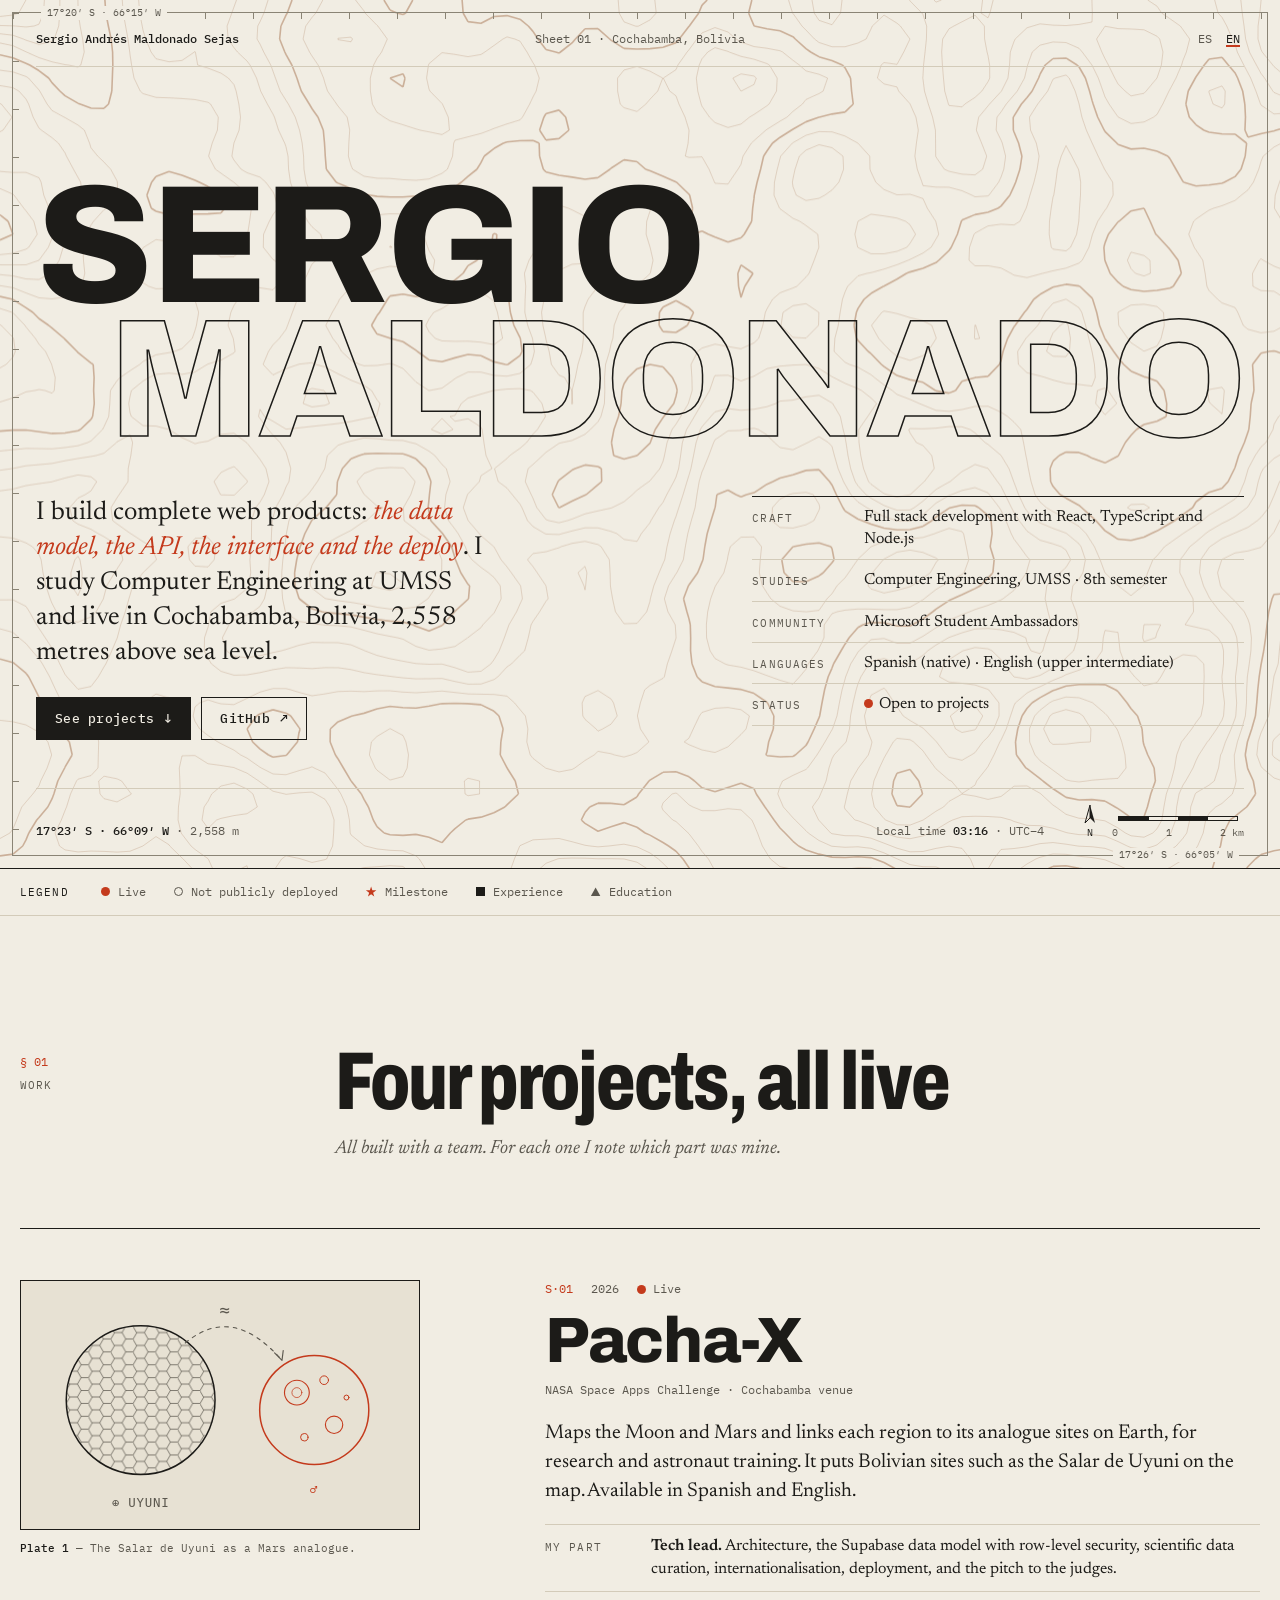
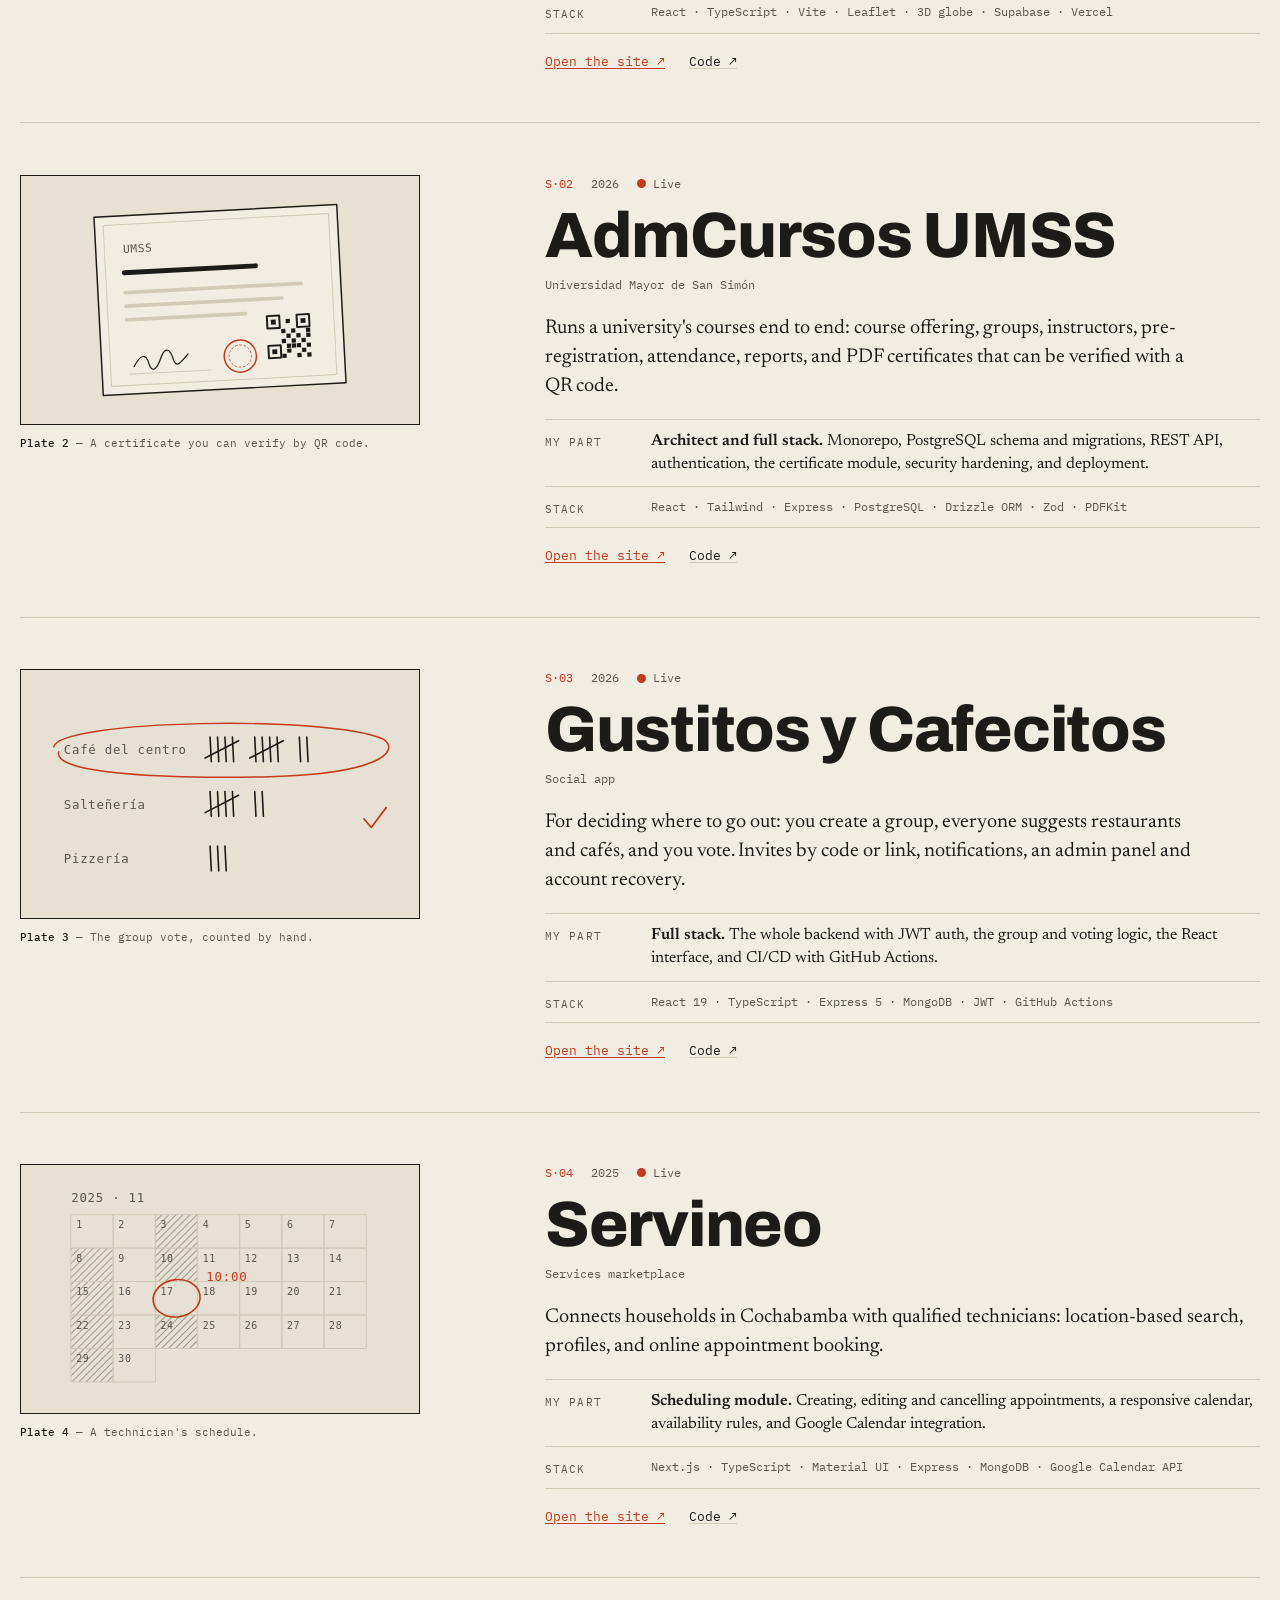
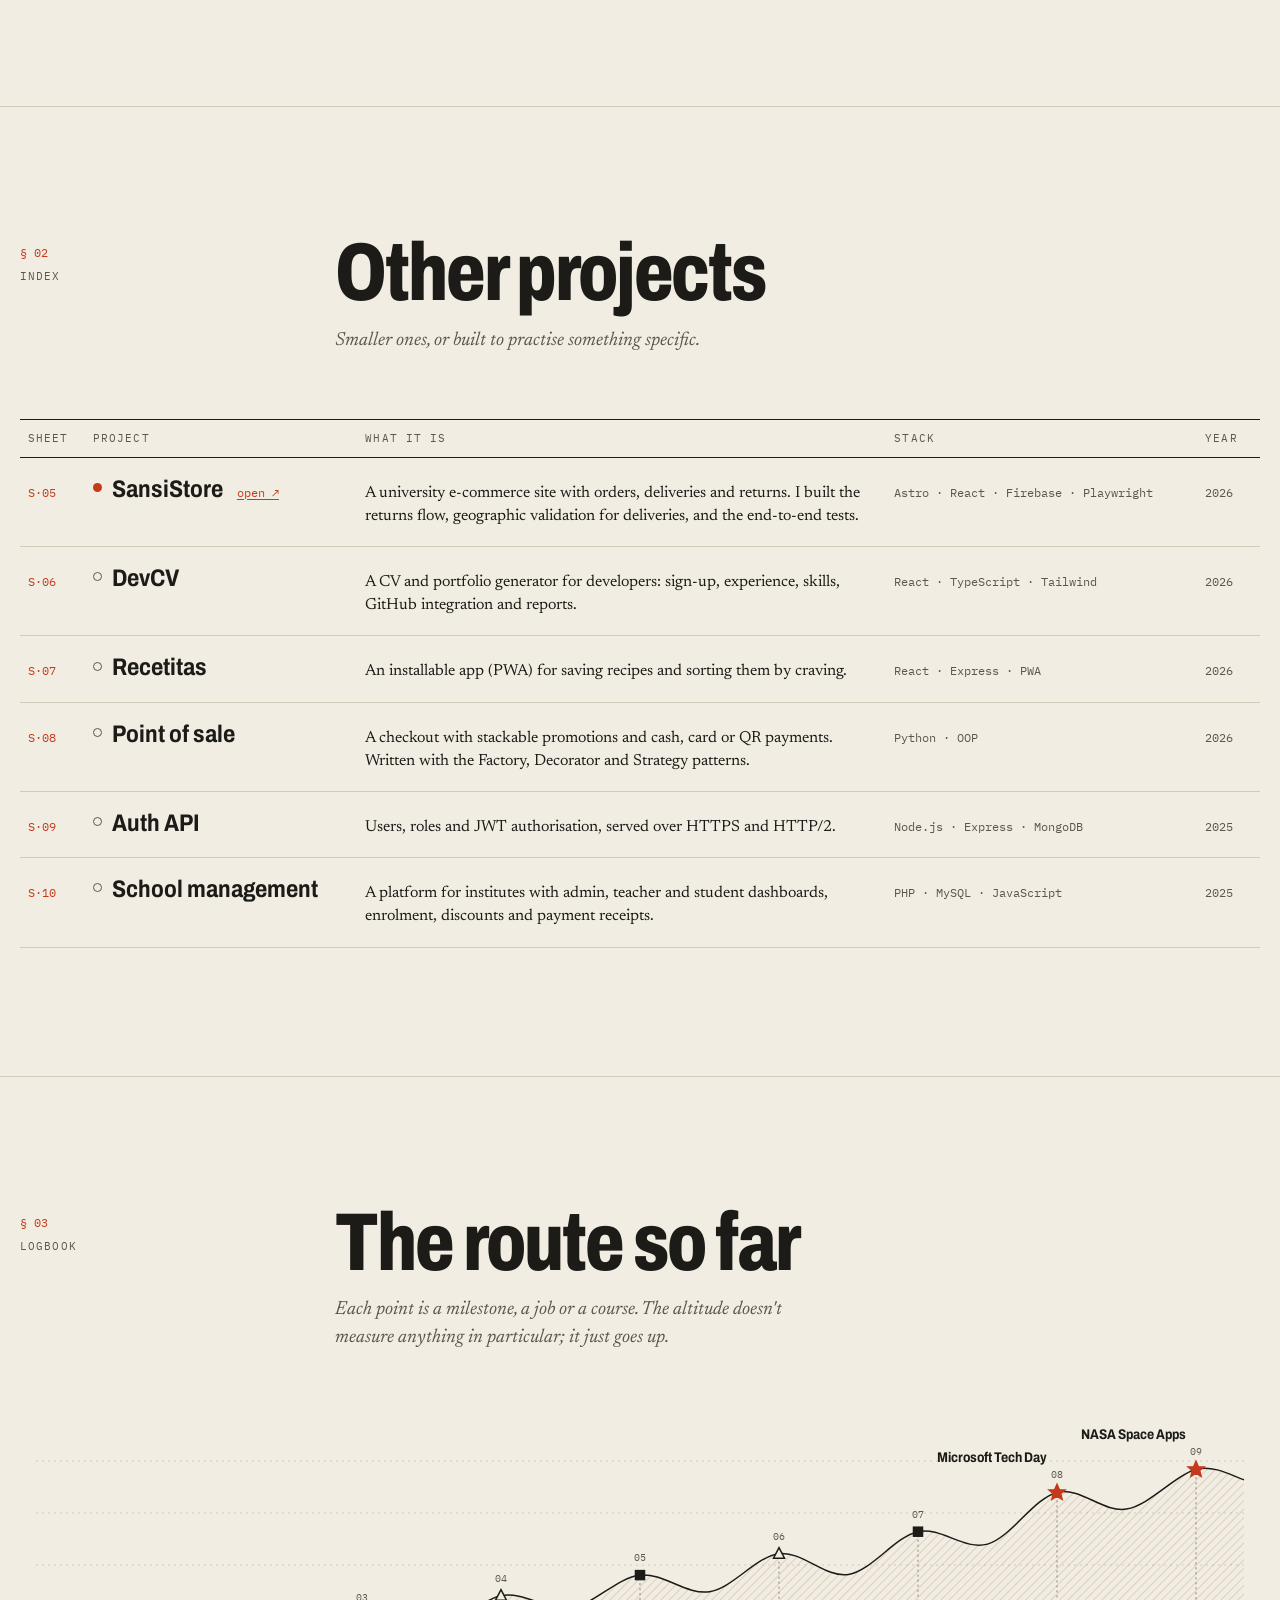
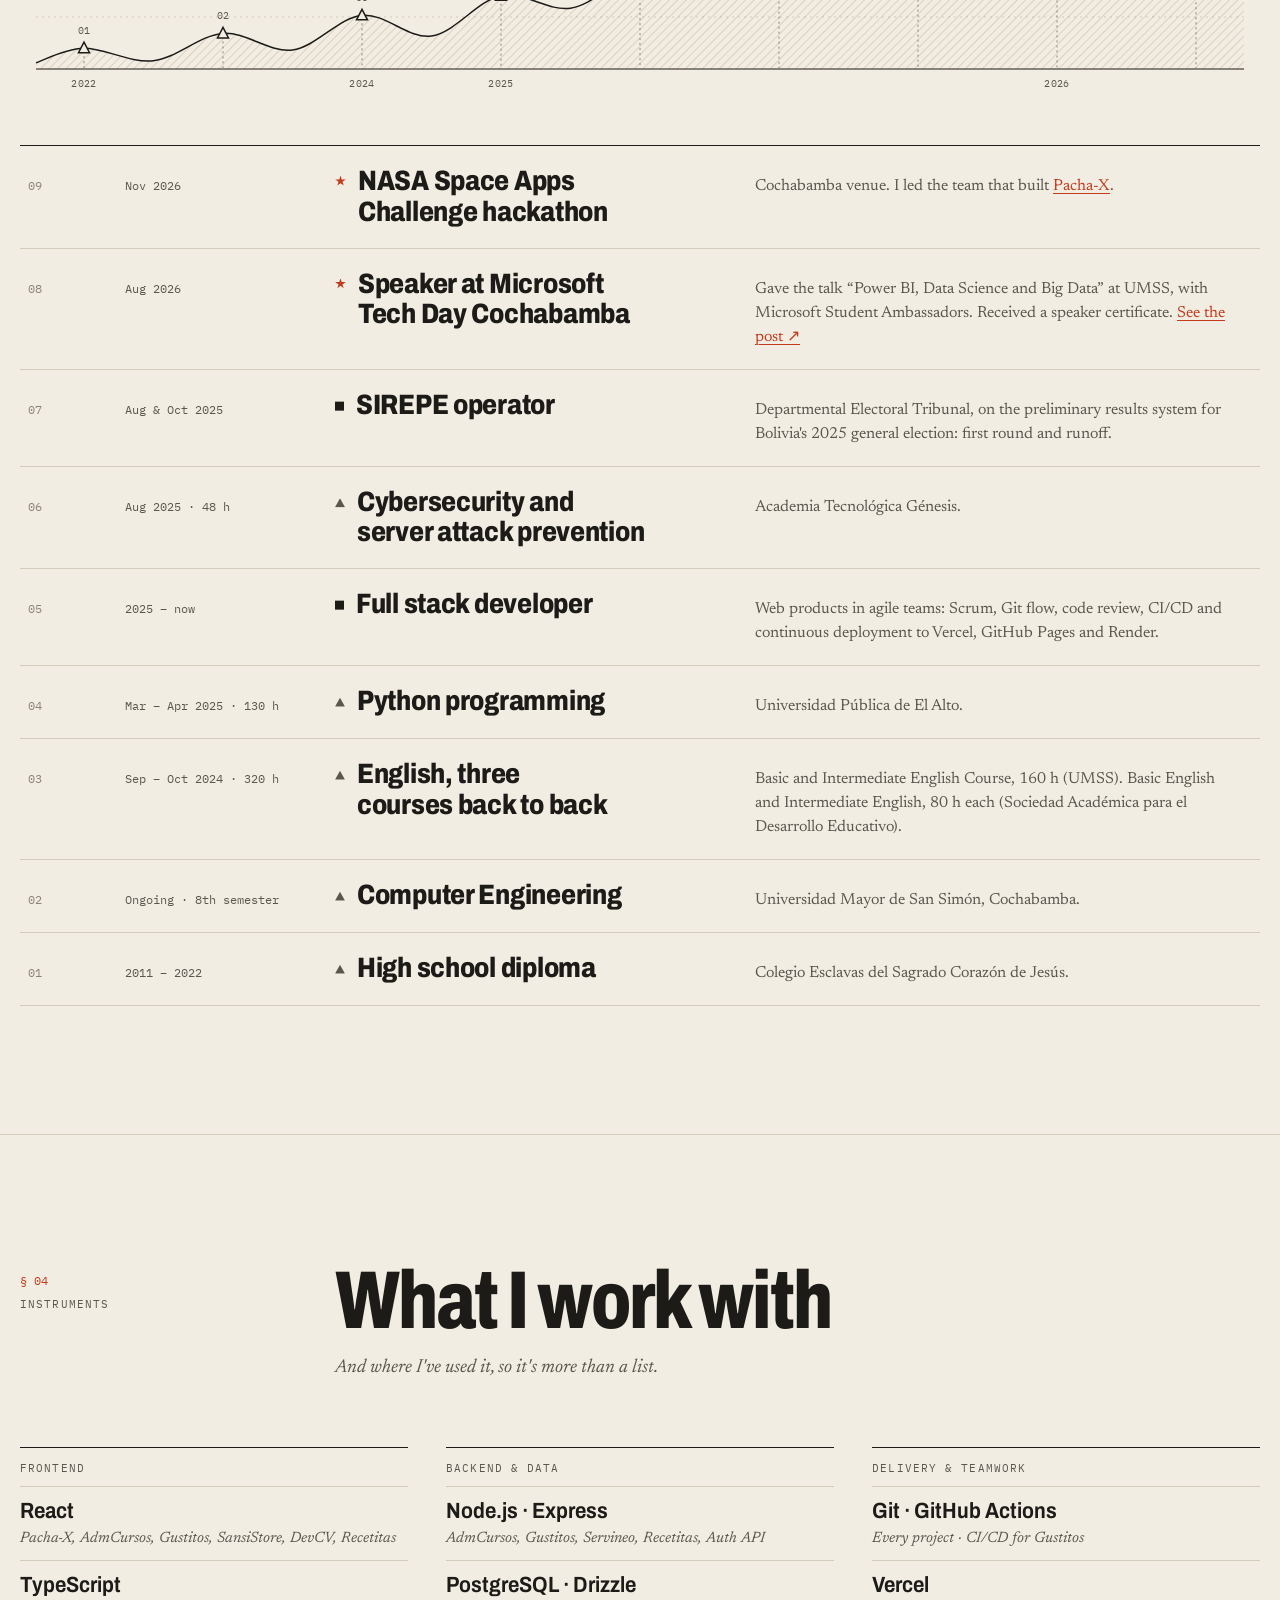
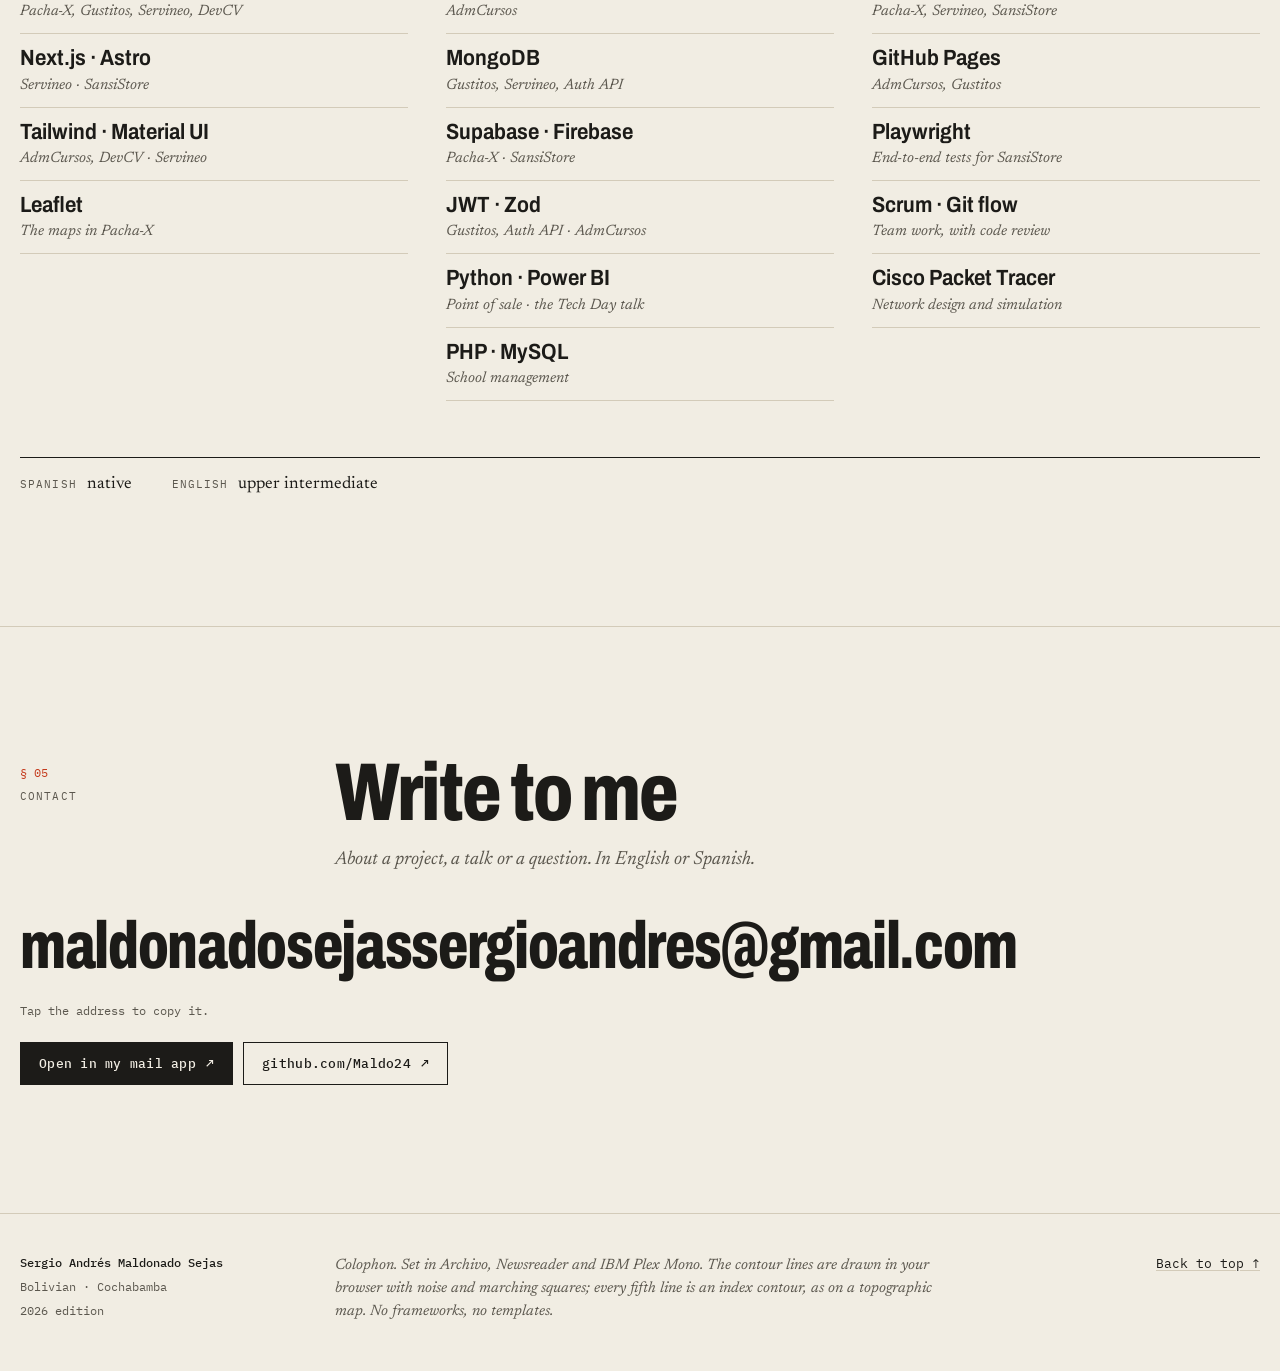
==== commit 47f5323a: "control de admin" ====
--- a/en/index.html
+++ b/en/index.html
@@ -116,15 +116,15 @@
     <div class="sec-head">
       <div class="sec-id"><span class="sec-no">§ 01</span><span class="k">Work</span></div>
       <div class="sec-title">
-        <h2 id="h-work" class="reveal">Four projects, all live</h2>
+        <h2 id="h-work" class="reveal"><!-- proyectos:titulo -->Four projects, all live<!-- /proyectos:titulo --></h2>
         <p class="sec-note">All built with a team. For each one I note which part was mine.</p>
       </div>
     </div>
 
-    <ol class="work">
+    <ol class="work"><!-- proyectos:destacados -->
       <li class="p" id="pacha-x">
         <figure class="plate">
-          <img src="../assets/img/pacha-x.svg" alt="Drawing: the salt polygons of the Salar de Uyuni next to a cratered Mars." width="320" height="200" loading="lazy">
+          <img src="../assets/img/projects/pacha-x.svg" alt="Drawing: the salt polygons of the Salar de Uyuni next to a cratered Mars." width="320" height="200" loading="lazy">
           <figcaption><b>Plate 1</b> — The Salar de Uyuni as a Mars analogue.</figcaption>
         </figure>
         <div class="p-body">
@@ -142,7 +142,7 @@
 
       <li class="p" id="admcursos">
         <figure class="plate">
-          <img src="../assets/img/admcursos.svg" alt="Drawing: a UMSS certificate with a seal and a QR code." width="320" height="200" loading="lazy">
+          <img src="../assets/img/projects/admcursos.svg" alt="Drawing: a UMSS certificate with a seal and a QR code." width="320" height="200" loading="lazy">
           <figcaption><b>Plate 2</b> — A certificate you can verify by QR code.</figcaption>
         </figure>
         <div class="p-body">
@@ -160,7 +160,7 @@
 
       <li class="p" id="gustitos">
         <figure class="plate">
-          <img src="../assets/img/gustitos.svg" alt="Drawing: a vote counted in tally marks; the downtown café wins." width="320" height="200" loading="lazy">
+          <img src="../assets/img/projects/gustitos.svg" alt="Drawing: a vote counted in tally marks; the downtown café wins." width="320" height="200" loading="lazy">
           <figcaption><b>Plate 3</b> — The group vote, counted by hand.</figcaption>
         </figure>
         <div class="p-body">
@@ -178,7 +178,7 @@
 
       <li class="p" id="servineo">
         <figure class="plate">
-          <img src="../assets/img/servineo.svg" alt="Drawing: a monthly calendar with booked days and one appointment circled at 10:00." width="320" height="200" loading="lazy">
+          <img src="../assets/img/projects/servineo.svg" alt="Drawing: a monthly calendar with booked days and one appointment circled at 10:00." width="320" height="200" loading="lazy">
           <figcaption><b>Plate 4</b> — A technician's schedule.</figcaption>
         </figure>
         <div class="p-body">
@@ -193,6 +193,7 @@
           <p class="links"><a class="lnk primary" href="https://servineo-frontend-lorem.vercel.app" target="_blank" rel="noopener">Open the site ↗</a><a class="lnk" href="https://github.com/Servineo/servineo-frontend" target="_blank" rel="noopener">Code ↗</a></p>
         </div>
       </li>
+      <!-- /proyectos:destacados -->
     </ol>
   </div>
 </section>
@@ -211,49 +212,50 @@
       <thead>
         <tr><th class="k" scope="col">Sheet</th><th class="k" scope="col">Project</th><th class="k" scope="col">What it is</th><th class="k" scope="col">Stack</th><th class="k" scope="col">Year</th></tr>
       </thead>
-      <tbody>
-        <tr>
+      <tbody><!-- proyectos:otros -->
+        <tr id="sansistore">
           <td class="no">S·05</td>
           <td class="nm"><i class="sym sym-live"></i>SansiStore <a class="lnk primary" href="https://sansistore-umss.vercel.app" target="_blank" rel="noopener">open ↗</a></td>
           <td class="ds">A university e-commerce site with orders, deliveries and returns. I built the returns flow, geographic validation for deliveries, and the end-to-end tests.</td>
           <td class="st">Astro · React · Firebase · Playwright</td>
           <td class="yr">2026</td>
         </tr>
-        <tr>
+        <tr id="devcv">
           <td class="no">S·06</td>
           <td class="nm"><i class="sym sym-offline"></i>DevCV</td>
           <td class="ds">A CV and portfolio generator for developers: sign-up, experience, skills, GitHub integration and reports.</td>
           <td class="st">React · TypeScript · Tailwind</td>
           <td class="yr">2026</td>
         </tr>
-        <tr>
+        <tr id="recetitas">
           <td class="no">S·07</td>
           <td class="nm"><i class="sym sym-offline"></i>Recetitas</td>
           <td class="ds">An installable app (PWA) for saving recipes and sorting them by craving.</td>
           <td class="st">React · Express · PWA</td>
           <td class="yr">2026</td>
         </tr>
-        <tr>
+        <tr id="punto-de-venta">
           <td class="no">S·08</td>
           <td class="nm"><i class="sym sym-offline"></i>Point of sale</td>
           <td class="ds">A checkout with stackable promotions and cash, card or QR payments. Written with the Factory, Decorator and Strategy patterns.</td>
           <td class="st">Python · OOP</td>
           <td class="yr">2026</td>
         </tr>
-        <tr>
+        <tr id="api-autenticacion">
           <td class="no">S·09</td>
           <td class="nm"><i class="sym sym-offline"></i>Auth API</td>
           <td class="ds">Users, roles and JWT authorisation, served over HTTPS and HTTP/2.</td>
           <td class="st">Node.js · Express · MongoDB</td>
           <td class="yr">2025</td>
         </tr>
-        <tr>
+        <tr id="gestion-academica">
           <td class="no">S·10</td>
           <td class="nm"><i class="sym sym-offline"></i>School management</td>
           <td class="ds">A platform for institutes with admin, teacher and student dashboards, enrolment, discounts and payment receipts.</td>
           <td class="st">PHP · MySQL · JavaScript</td>
           <td class="yr">2025</td>
         </tr>
+        <!-- /proyectos:otros -->
       </tbody>
     </table>
   </div>
--- a/assets/css/components.css
+++ b/assets/css/components.css
@@ -85,6 +85,21 @@
   background: var(--paper-2);
   border: 1px solid var(--ink);
 }
+/* Lámina generada (proyectos sin imagen): curvas de nivel alrededor de una cima */
+.plate .plate-gen {
+  display: block;
+  width: 100%;
+  height: auto;
+  aspect-ratio: 8 / 5;
+  background: var(--paper-2);
+  border: 1px solid var(--ink);
+  fill: none;
+}
+.plate-gen .gm { stroke: var(--contour-index); stroke-width: 1; }
+.plate-gen .gi { stroke: var(--ink-2); stroke-width: 1.4; }
+.plate-gen .ga { fill: var(--accent); }
+.plate-gen .gt { fill: var(--ink-2); font: 500 10px var(--font-mono); letter-spacing: .08em; }
+
 .plate figcaption { font-family: var(--font-mono); font-size: 11px; line-height: 1.5; color: var(--ink-2); }
 .plate figcaption b { font-weight: 500; color: var(--ink); }
 
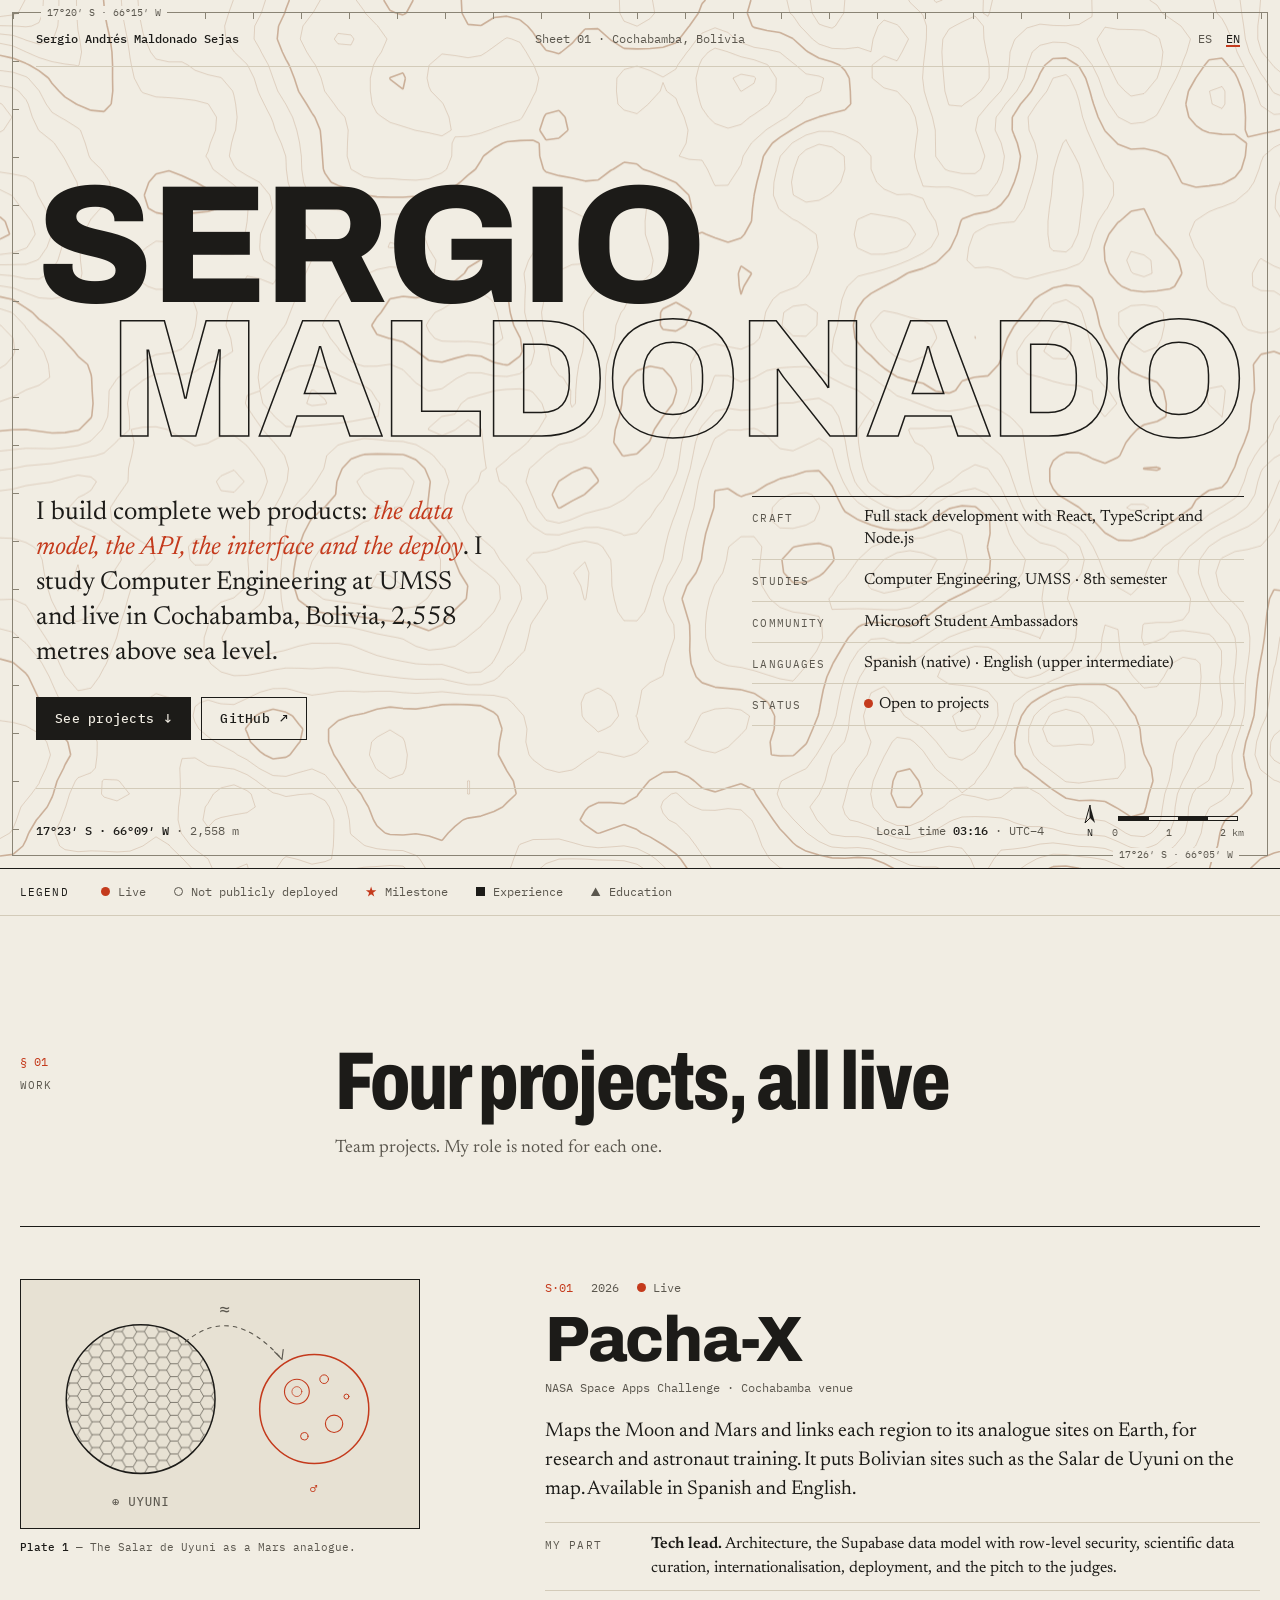
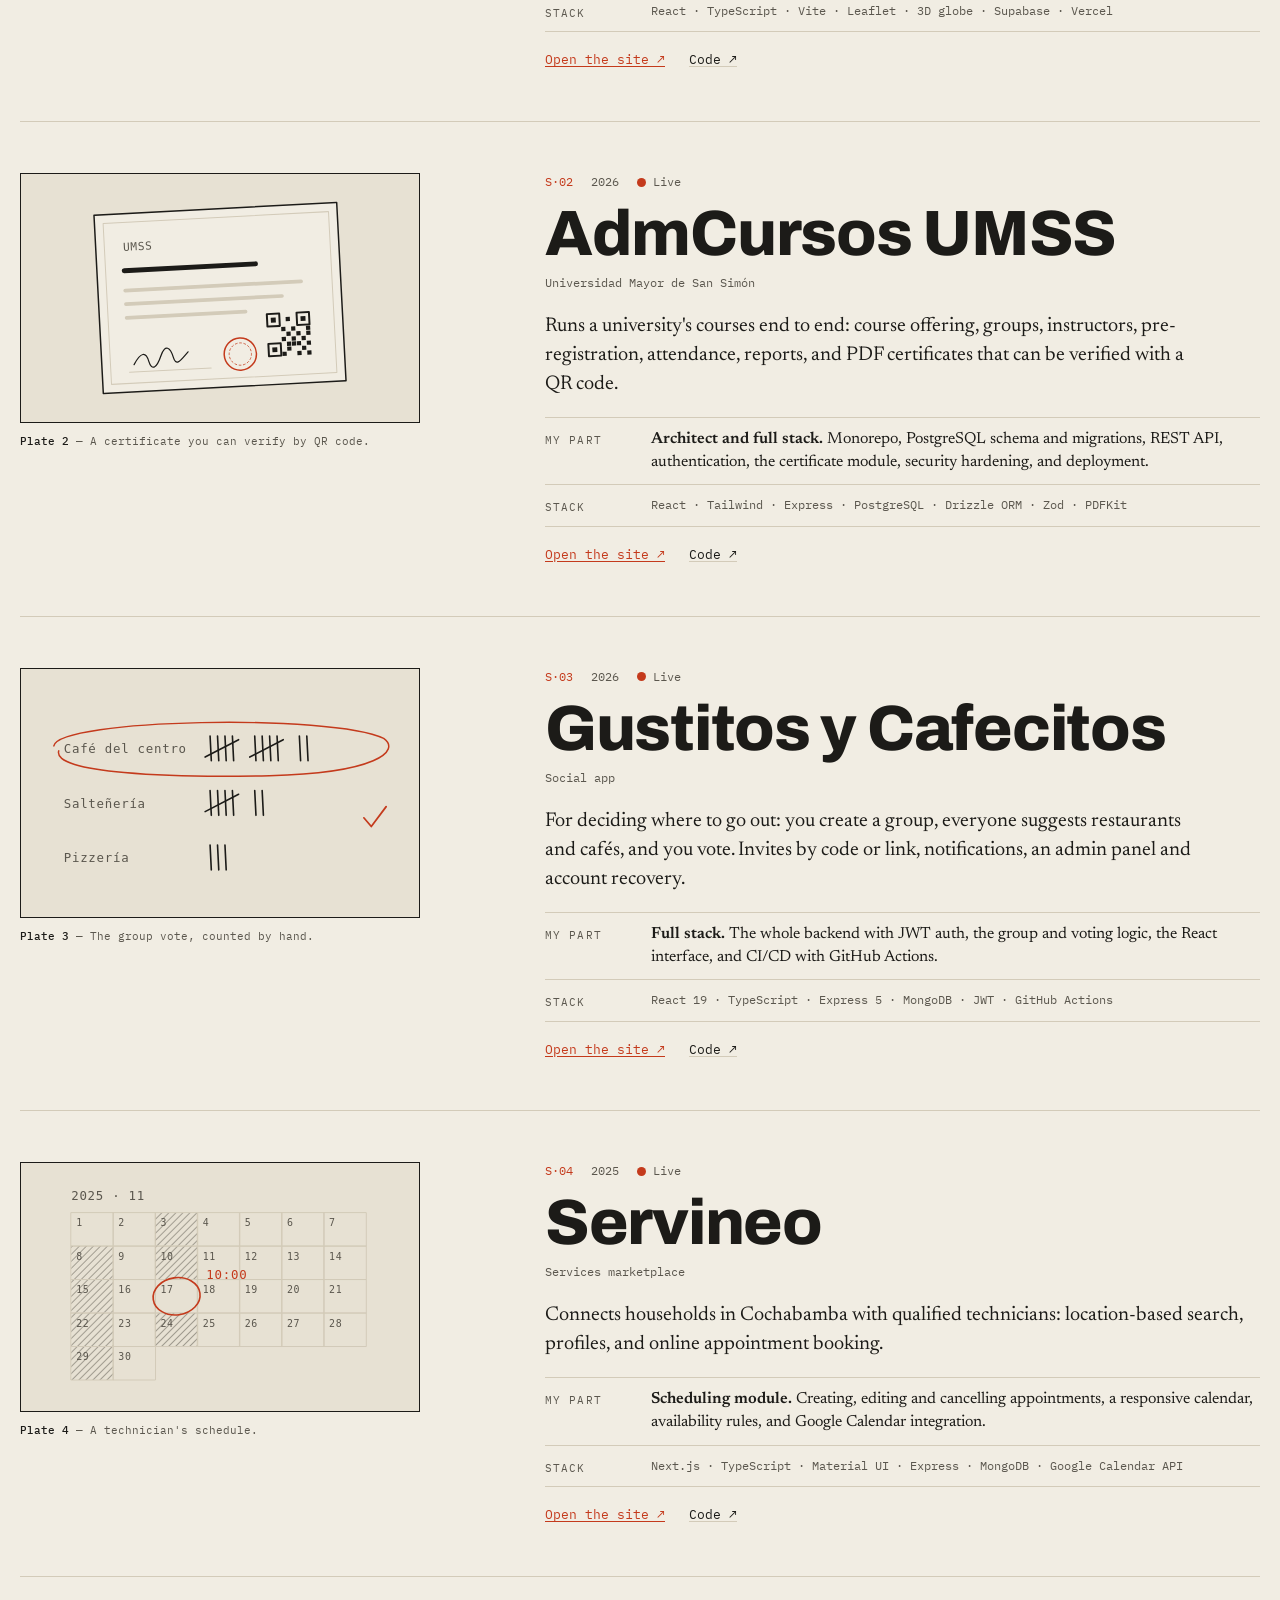
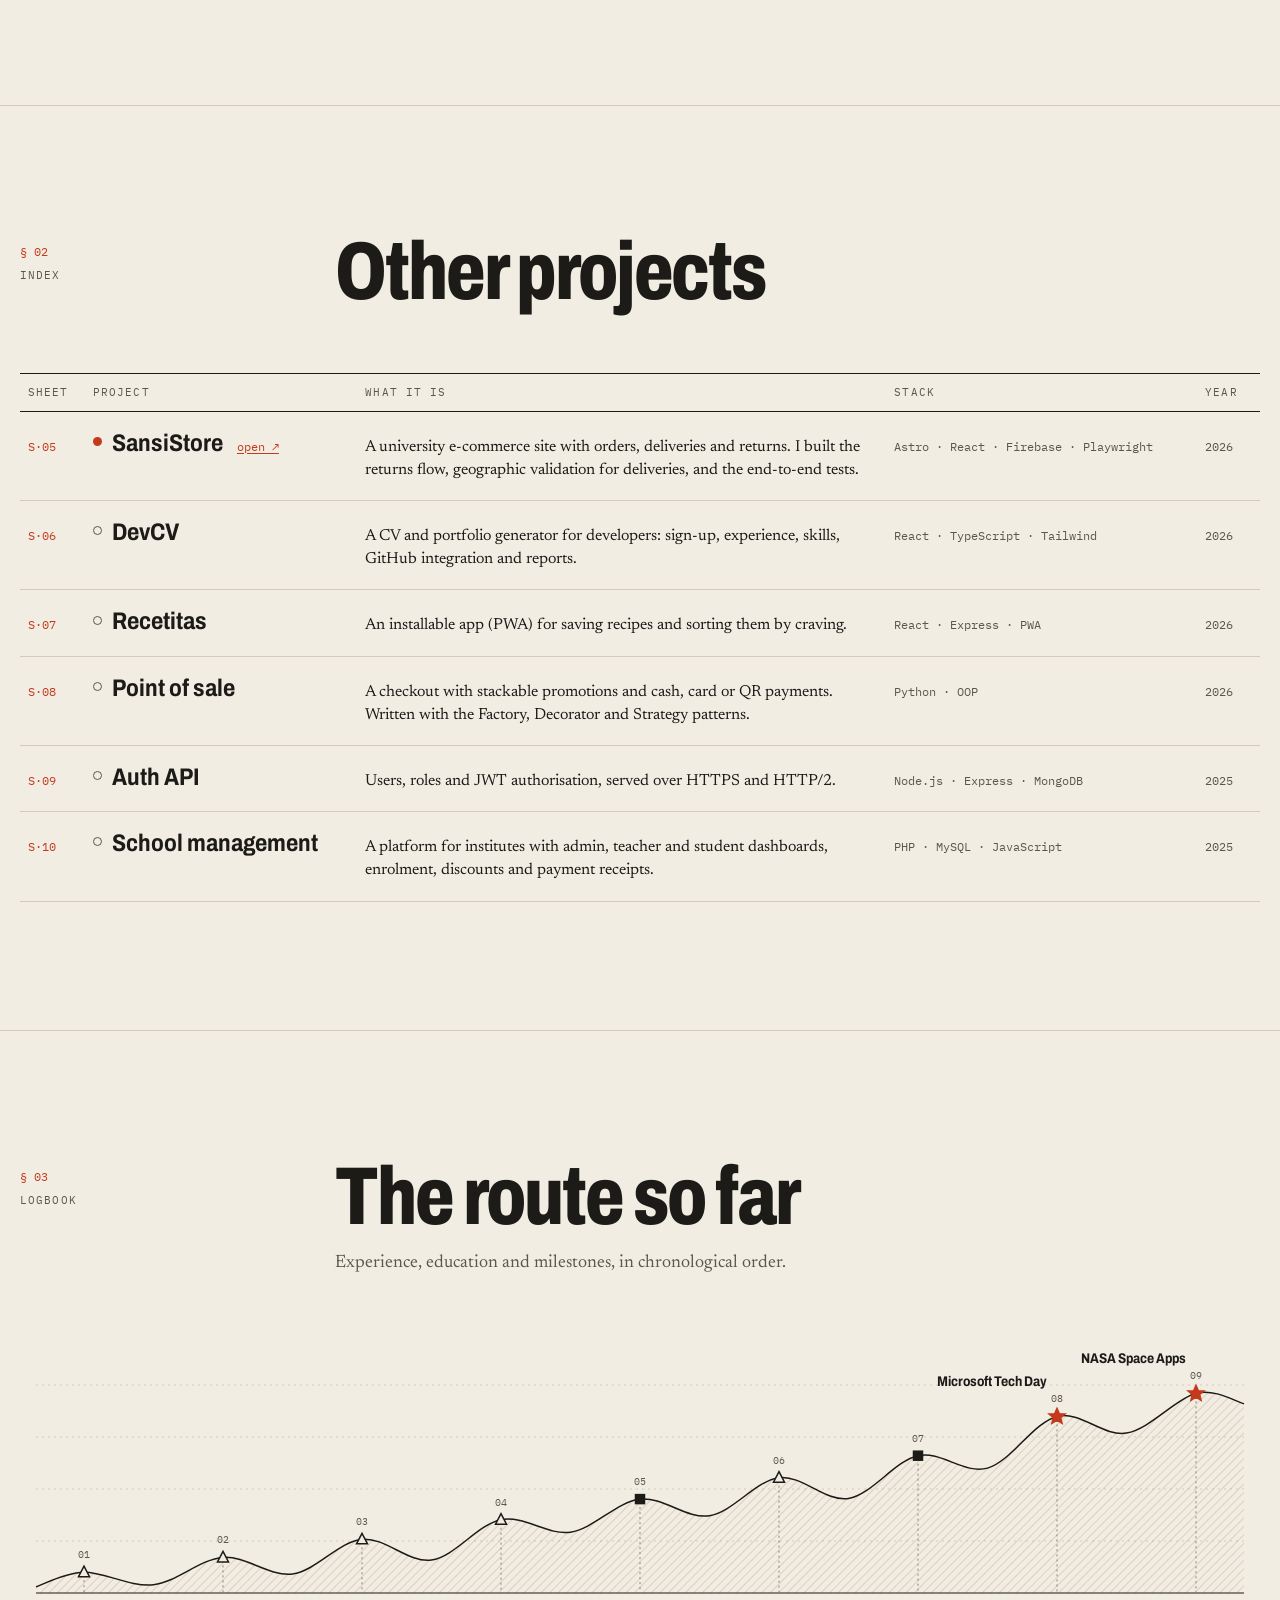
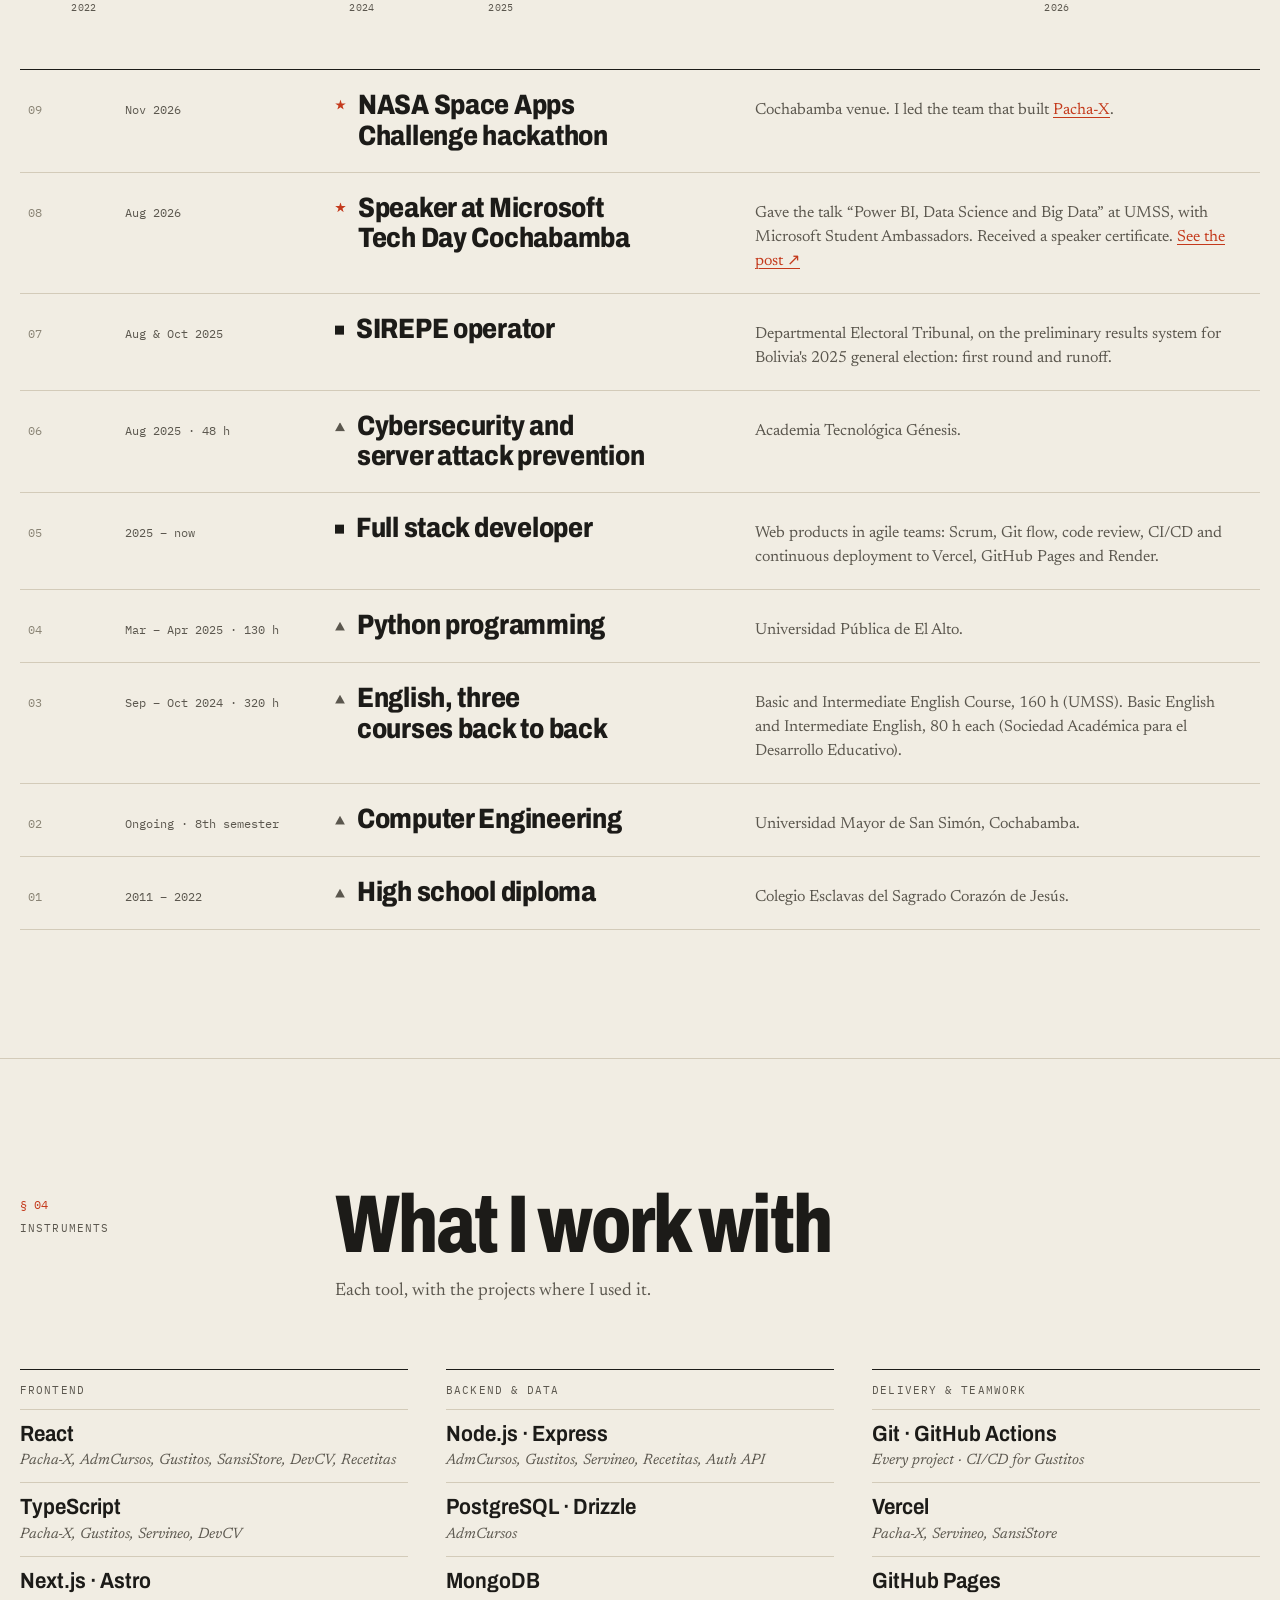
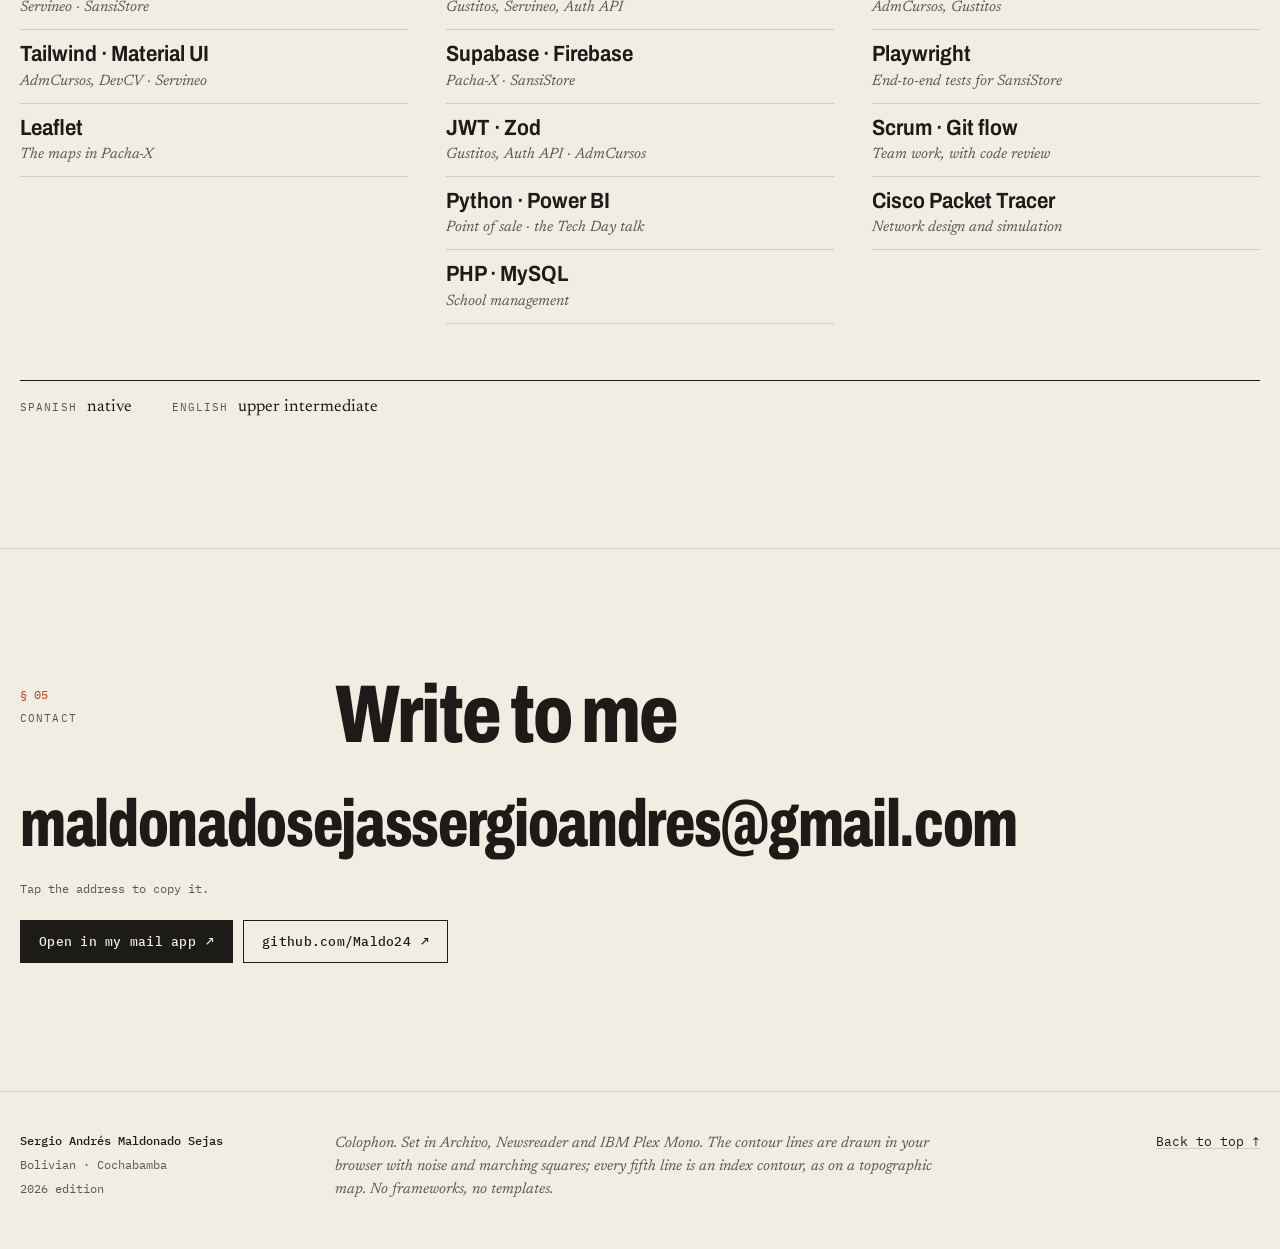
==== commit cd092189: "si" ====
--- a/en/index.html
+++ b/en/index.html
@@ -117,7 +117,7 @@
       <div class="sec-id"><span class="sec-no">§ 01</span><span class="k">Work</span></div>
       <div class="sec-title">
         <h2 id="h-work" class="reveal"><!-- proyectos:titulo -->Four projects, all live<!-- /proyectos:titulo --></h2>
-        <p class="sec-note">All built with a team. For each one I note which part was mine.</p>
+        <p class="sec-note">Team projects. My role is noted for each one.</p>
       </div>
     </div>
 
@@ -204,7 +204,6 @@
       <div class="sec-id"><span class="sec-no">§ 02</span><span class="k">Index</span></div>
       <div class="sec-title">
         <h2 id="h-more" class="reveal">Other projects</h2>
-        <p class="sec-note">Smaller ones, or built to practise something specific.</p>
       </div>
     </div>
 
@@ -267,7 +266,7 @@
       <div class="sec-id"><span class="sec-no">§ 03</span><span class="k">Logbook</span></div>
       <div class="sec-title">
         <h2 id="h-log" class="reveal">The route so far</h2>
-        <p class="sec-note">Each point is a milestone, a job or a course. The altitude doesn't measure anything in particular; it just goes up.</p>
+        <p class="sec-note">Experience, education and milestones, in chronological order.</p>
       </div>
     </div>
 
@@ -329,7 +328,7 @@
       <div class="sec-id"><span class="sec-no">§ 04</span><span class="k">Instruments</span></div>
       <div class="sec-title">
         <h2 id="h-tools" class="reveal">What I work with</h2>
-        <p class="sec-note">And where I've used it, so it's more than a list.</p>
+        <p class="sec-note">Each tool, with the projects where I used it.</p>
       </div>
     </div>
 
@@ -382,7 +381,6 @@
       <div class="sec-id"><span class="sec-no">§ 05</span><span class="k">Contact</span></div>
       <div class="sec-title">
         <h2 id="h-c" class="reveal">Write to me</h2>
-        <p class="sec-note">About a project, a talk or a question. In English or Spanish.</p>
       </div>
     </div>
     <div class="contact-body">
--- a/assets/css/base.css
+++ b/assets/css/base.css
@@ -96,8 +96,7 @@
 .sec-note {
   max-width: 46ch;
   margin: 16px 0 0;
-  font-size: 19px;
-  font-style: italic;
+  font-size: 18px;
   color: var(--ink-2);
 }
 
